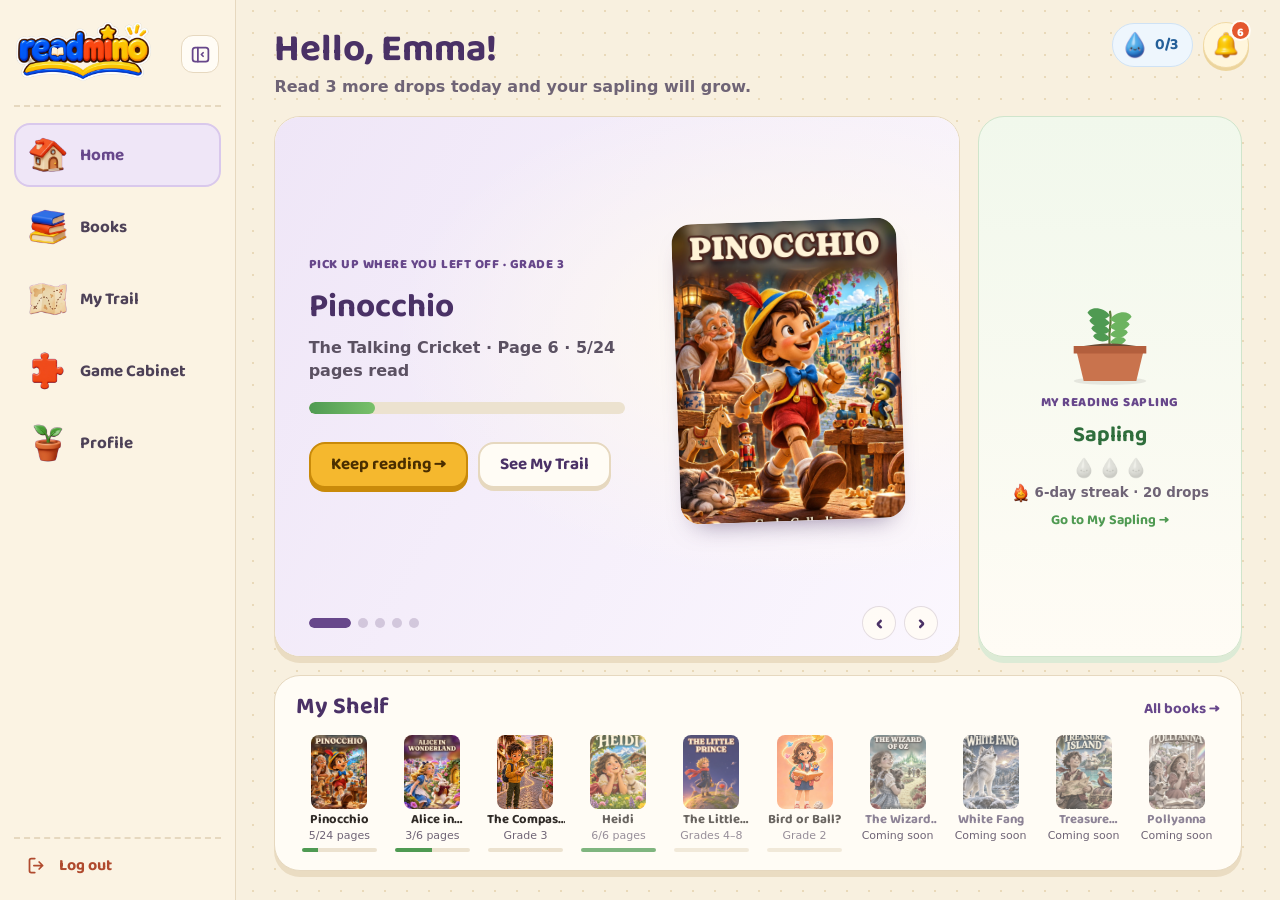
==== ogrenci/index.html @ ed1baeef "Readmino ogrenci area: English version of Okumino ogrenci Co-Authored-By: Claude Opus 5.5 <noreply@a" ====
<!doctype html>
<html lang="en"><head>
<meta charset="utf-8"><meta name="viewport" content="width=device-width,initial-scale=1"><meta name="theme-color" content="#fcf6ea">
<title>My reading room · Readmino</title><link rel="icon" href="../readmino_icon.png">
<link rel="stylesheet" href="stil.css"></head>
<body>
<nav id="menu" aria-label="Student menu">
 <div class="marka"><a href="#ana" aria-label="Readmino home"><img src="../readmino_logo.webp" alt="Readmino"></a>
  <button type="button" class="menuDugme" aria-controls="menu" aria-expanded="true" aria-label="Collapse menu"><svg viewBox="0 0 24 24" aria-hidden="true"><rect x="3" y="4" width="18" height="16" rx="3"/><path d="M9 4v16M15 10l-2 2 2 2"/></svg></button></div>
 <a href="#ana" title="Home"><img src="../mobil/assets/ikon/ev.png" alt=""><span>Home</span></a>
 <a href="#kitaplar" title="Books"><img src="../mobil/assets/ikon/kitaplar.png" alt=""><span>Books</span></a>
 <a href="#patika" title="My Trail"><img src="../mobil/assets/ikon/harita.png" alt=""><span>My Trail</span></a>
 <a href="#oyunlar" title="Game Cabinet"><img src="../mobil/assets/ikon/yapboz.png" alt=""><span>Game Cabinet</span></a>
 <a href="#profil" title="Profile"><img src="../mobil/assets/ikon/fidan.png" alt=""><span>Profile</span></a>
 <button type="button" class="cikis" data-cikis title="Log out"><svg viewBox="0 0 24 24" aria-hidden="true"><path d="M10 4H6a2 2 0 0 0-2 2v12a2 2 0 0 0 2 2h4M15 8l4 4-4 4M19 12H9"/></svg><span>Log out</span></button>
</nav>
<div id="ust">
 <a class="damlaRozet" href="#profil" title="Your drops today"><img src="../mobil/assets/ikon/damla.png" alt=""><b id="damlaSayi">0/3</b></a>
 <button type="button" class="zil" aria-haspopup="dialog" aria-expanded="false" aria-label="Notifications"><img src="../mobil/assets/ikon/zil.png" alt=""><i id="zilSayi" hidden></i></button>
 <section class="bildirimKutu" role="dialog" aria-label="Notifications" hidden></section>
</div>
<main id="ekran" tabindex="-1"></main>
<div class="tost" role="status" aria-live="polite"></div>
<script src="../mobil/kitaplar.js"></script><script src="../mobil/gunluk.js"></script><script src="veri/kitaplar_ek.js"></script><script src="veri/duraklar.js"></script><script src="veri/oyun_icerik.js"></script>
<script src="js/fidan.js"></script><script src="js/oyunlar.js"></script><script src="js/uygulama.js"></script>
</body></html>
---- ogrenci/stil.css ----
/* Okumino öğrenci alanı. Palet mobil uygulamadan: krem kâğıt, mor vurgu, altın düğme,
   damla mavisi, yaprak yeşili. Başlıklar Baloo. Masaüstünde her ekran kaydırmadan sığar. */
@font-face{font-family:Baloo;src:url(../mobil/assets/Baloo2.ttf);font-display:swap}
:root{--krem:#f8f0df;--kagit:#fffcf5;--cizgi:#e6d8bf;--mor:#67478b;--mor-k:#4a3166;--mor-a:#efe6f7;--altin:#f5b82e;--altin-k:#c98a0a;--yaprak:#4f9a52;--damla:#3d8fd6;--murekkep:#302b27;--gri:#6f6476;--baslik:Baloo,'Trebuchet MS',system-ui,sans-serif;color:var(--murekkep);font:16px/1.45 system-ui,'Segoe UI',sans-serif}
*{box-sizing:border-box}
body{margin:0;height:100dvh;display:grid;grid-template-columns:236px minmax(0,1fr);background:var(--krem) radial-gradient(#e9d9b9 1.1px,transparent 1.2px) 0 0/22px 22px;transition:grid-template-columns .2s}
a{color:inherit;text-decoration:none}button,input,select{font:inherit;color:inherit}button{cursor:pointer}
h1,h2,h3,p{margin:0}h1,h2,h3{font-family:var(--baslik);font-weight:700;line-height:1.1;color:var(--mor-k)}
h1{font-size:clamp(28px,min(3vw,5.6vh),46px)}h2{font-size:clamp(19px,2.6vh,25px)}
:focus-visible{outline:3px solid var(--altin-k);outline-offset:2px;border-radius:8px}
.ik{width:26px;height:26px;object-fit:contain;flex:none}

/* menü */
#menu{height:100dvh;position:sticky;top:0;display:flex;flex-direction:column;gap:clamp(2px,.9vh,8px);padding:clamp(12px,2.4vh,22px) 14px 16px;background:#fbf3e3;border-right:1px solid var(--cizgi);overflow:hidden}
.marka{display:flex;align-items:center;justify-content:space-between;gap:8px;padding:0 2px clamp(10px,2vh,18px);margin-bottom:clamp(2px,1vh,8px);border-bottom:2px dashed var(--cizgi)}
.marka img{width:clamp(108px,15vh,140px);height:auto}
.menuDugme{display:grid;place-items:center;width:38px;height:38px;flex:none;padding:0;border:1px solid var(--cizgi);border-radius:12px;background:var(--kagit);color:var(--mor)}
.menuDugme svg,.cikis svg{width:21px;height:21px;fill:none;stroke:currentColor;stroke-width:2;stroke-linecap:round;stroke-linejoin:round}.dar .menuDugme svg{transform:scaleX(-1)}
#menu>a{display:flex;align-items:center;gap:12px;padding:clamp(6px,1.2vh,10px) 12px;border-radius:16px;font:700 17px var(--baslik);color:#4d4157;border:2px solid transparent}
#menu>a img{width:clamp(32px,5vh,40px);height:clamp(32px,5vh,40px);object-fit:contain;transition:transform .15s}
#menu>a:hover{background:#f3e9d6}#menu>a:hover img{transform:translateY(-2px) rotate(-4deg)}
#menu>a[aria-current]{background:var(--mor-a);border-color:#d9c8ec;color:var(--mor)}
.cikis{margin-top:auto;display:flex;align-items:center;gap:12px;padding:14px 12px 6px;border:0;border-top:2px dashed var(--cizgi);background:none;font:700 16px var(--baslik);color:#b04a2e}
.dar{grid-template-columns:84px minmax(0,1fr)}.dar #menu{padding-inline:10px}.dar .marka{flex-direction:column}.dar .marka img{width:58px}
.dar #menu>a,.dar .cikis{justify-content:center;padding-inline:0}.dar #menu>a span,.dar .cikis span{display:none}

/* sağ üst: damla + zil */
#ust{position:fixed;top:clamp(12px,2.4vh,22px);right:clamp(14px,2.4vw,34px);z-index:20;display:flex;align-items:center;gap:10px}
.damlaRozet{display:flex;align-items:center;gap:6px;height:44px;padding:0 14px 0 8px;border:1px solid #cfe2f5;border-radius:22px;background:#eef6fd;font:800 16px var(--baslik);color:#245f99}
.damlaRozet img{width:28px;height:28px;object-fit:contain}.damlaRozet.tamam{background:#e7f5e6;border-color:#bcdcb9;color:#2f6e3c}
.zil{position:relative;display:grid;place-items:center;width:46px;height:46px;padding:0;border:1px solid #f0d9a4;border-radius:50%;background:#fff6dc;box-shadow:0 3px 0 #ecd49c}
.zil img{width:28px;height:28px;object-fit:contain}.zil[aria-expanded=true]{background:#ffeab0}
.zil:hover img{animation:salla .5s}@keyframes salla{25%{transform:rotate(-14deg)}75%{transform:rotate(12deg)}}
#zilSayi{position:absolute;top:-3px;right:-3px;min-width:21px;height:21px;padding:0 5px;border-radius:11px;background:#e4572e;color:#fff;font:800 12px/21px var(--baslik);font-style:normal;border:2px solid var(--kagit)}
.bildirimKutu{position:absolute;top:56px;right:0;width:min(380px,90vw);max-height:min(560px,80vh);overflow:auto;padding:14px;border:1px solid var(--cizgi);border-radius:20px;background:var(--kagit);box-shadow:0 18px 40px -18px #4a316680}
.bildirimKutu header{display:flex;align-items:center;justify-content:space-between;margin-bottom:8px}.bildirimKutu ul{list-style:none;margin:0;padding:0;display:grid;gap:6px}
.bildirimKutu a{display:flex;gap:10px;align-items:flex-start;padding:10px;border-radius:14px}.bildirimKutu a:hover{background:#f6efe1}
.bildirimKutu a .ik{width:34px;height:34px}.bildirimKutu b,.bildirimKutu small,.bildirimKutu em{display:block}.bildirimKutu small{color:var(--gri);font-size:14px}.bildirimKutu em{font-style:normal;font-size:12px;color:#a08f72;margin-top:2px}
.bildirimKutu li.yeni a{background:#f4ecfb}.bildirimKutu li.yeni b:after{content:"";display:inline-block;width:8px;height:8px;margin-left:6px;border-radius:50%;background:#e4572e;vertical-align:middle}
.bildirimKutu .not{font-size:12px;color:#a08f72;text-align:center;margin-top:8px}
.metinDugme{border:0;background:none;padding:6px 4px;color:var(--mor);font-weight:700;text-decoration:underline;text-underline-offset:3px}

/* ekran */
#ekran{height:100dvh;min-height:0;display:flex;flex-direction:column;gap:clamp(10px,2vh,18px);padding:clamp(16px,3.2vh,34px) clamp(18px,3vw,44px);width:min(100%,1440px);margin-inline:auto;outline:0}
.bas{display:flex;align-items:flex-end;justify-content:space-between;gap:16px;padding-right:150px;min-height:46px}
.alt{color:var(--gri);font-weight:600;margin-top:4px}.ust{font:800 13px var(--baslik);letter-spacing:.04em;text-transform:uppercase;color:var(--mor);margin-bottom:4px}
.geri{display:inline-block;font:700 16px var(--baslik);color:var(--mor);padding:6px 12px;border-radius:12px;background:var(--mor-a)}
.dugme{display:inline-flex;align-items:center;justify-content:center;gap:6px;min-height:46px;padding:0 20px;border:2px solid var(--cizgi);border-radius:16px;background:var(--kagit);font:700 17px var(--baslik);color:var(--mor-k);box-shadow:0 3px 0 var(--cizgi);transition:transform .12s}
.dugme:hover{transform:translateY(-2px)}.dugme:active{transform:translateY(2px);box-shadow:none}
.dugme.ana{background:var(--altin);border-color:var(--altin-k);color:#4a2e00;box-shadow:0 4px 0 var(--altin-k)}
.dugme.kirmizi{background:#d9603f;border-color:#a8432a;color:#fff;box-shadow:0 4px 0 #8a3420}.dugme.pasif{opacity:.4;pointer-events:none}
.dugmeler{display:flex;gap:10px;flex-wrap:wrap;margin-top:clamp(8px,1.6vh,14px)}
.cubuk{height:12px;border-radius:8px;background:#ece2cf;overflow:hidden;margin:clamp(6px,1.2vh,10px) 0 4px}.cubuk i{display:block;height:100%;border-radius:inherit;background:linear-gradient(90deg,var(--yaprak),#78c06a)}
.mini{display:block;height:7px;border-radius:5px;background:#ece2cf;overflow:hidden}.mini i{display:block;height:100%;background:var(--yaprak);border-radius:inherit}
.bolumBas{display:flex;align-items:baseline;justify-content:space-between;gap:10px}.bolumBas a{font:700 15px var(--baslik);color:var(--mor)}.bolumBas small{color:var(--gri)}
.kart,.devam,.fidanKart,.raf,.gununOyunu,.kitapDetay,.okuyucu,.patika,.oyunAlan,.fidanBuyuk,.hafta,.hesap,.kutlama{border:1px solid var(--cizgi);border-radius:26px;background:var(--kagit);box-shadow:0 6px 0 #eadcc2}

/* ana sayfa */
.anaIzgara{flex:1;min-height:0;display:grid;grid-template-columns:minmax(0,2.1fr) minmax(250px,1fr);grid-template-rows:minmax(0,1fr) auto;gap:clamp(12px,2vh,20px)}
.devam{position:relative;display:grid;grid-template-columns:auto minmax(0,1fr);gap:clamp(16px,2vw,30px);align-items:center;padding:clamp(16px,2.6vh,28px);overflow:hidden;background:linear-gradient(120deg,#fffcf5 40%,#f4ecfb)}
.devam{grid-template-rows:minmax(0,1fr)}.devamKapak{height:100%;min-height:0;display:flex;align-items:center}.devamKapak img{height:min(100%,330px);aspect-ratio:3/4;object-fit:cover;border-radius:18px;box-shadow:0 10px 24px -10px #4a316690;transform:rotate(-2deg)}
.devamMetin h2{font-size:clamp(28px,min(3vw,5vh),44px)}.devamMetin>p:not(.ust){color:var(--gri);font-weight:600;margin-top:6px}.devamMetin small{color:var(--gri)}
.minoKose{position:absolute;right:clamp(8px,1.4vw,22px);bottom:0;height:clamp(90px,22vh,190px);pointer-events:none}
.fidanKart{grid-row:1/span 2;grid-column:2;display:flex;flex-direction:column;align-items:center;justify-content:space-between;text-align:center;padding:clamp(14px,2.4vh,24px);background:linear-gradient(180deg,#eef8ec,#fffcf5 60%)}
.fidanCizim{flex:1;min-height:0;width:100%;display:grid;place-items:center}.fidanCizim svg{height:100%;max-height:min(260px,32vh);width:auto}
.bugun{display:flex;align-items:center;gap:10px;font:700 15px var(--baslik);color:var(--gri);margin-top:8px}.damlalar{display:flex;gap:4px}.damlalar img{width:30px;height:30px;filter:grayscale(1) opacity(.35)}.damlalar img.dolu{filter:none}
.seri{display:flex;align-items:center;gap:6px;font:700 15px var(--baslik);color:#b4541a;margin-top:6px}
.raf{display:flex;flex-direction:column;gap:10px;padding:clamp(12px,2vh,18px) clamp(14px,1.6vw,22px);min-width:0;grid-column:1;display:none}
.anaIzgara{grid-template-rows:minmax(0,1fr) auto}
.anaIzgara .raf{display:flex}
.rafSira{display:grid;grid-template-columns:repeat(6,minmax(0,1fr));gap:12px}
.rafKitap{position:relative;display:grid;grid-template-columns:auto minmax(0,1fr);align-items:center;gap:8px;padding:6px;border-radius:14px}.rafKitap:hover{background:#f6efe1}
.rafKitap img{width:clamp(38px,6vh,50px);aspect-ratio:3/4;object-fit:cover;border-radius:8px}.rafKitap b{display:block;font:700 14px/1.15 var(--baslik);overflow:hidden;text-overflow:ellipsis;display:-webkit-box;-webkit-line-clamp:2;-webkit-box-orient:vertical}.rafKitap small{font-size:12px;color:var(--gri)}
.rafKitap i{position:absolute;left:6px;right:6px;bottom:0;height:4px;border-radius:3px;background:linear-gradient(90deg,var(--yaprak) var(--p),#ece2cf var(--p))}
.gununOyunu{display:none}

/* kitaplar */
.cipler{display:flex;gap:8px;flex-wrap:wrap}.cipler button,.cipler a{display:inline-flex;align-items:center;gap:8px;min-height:42px;padding:0 16px;border:2px solid var(--cizgi);border-radius:14px;background:var(--kagit);font:700 16px var(--baslik);color:#5b4d66;box-shadow:0 3px 0 var(--cizgi)}
.cipler [aria-pressed=true]{background:var(--mor);border-color:var(--mor-k);color:#fff;box-shadow:0 3px 0 var(--mor-k)}
/* Kapaklar 4:5 kartlar; satır ekranı doldurmaz (ince uzun kapak görüntüsü olmasın). */
.kitapIzgara{list-style:none;margin:0;padding:0;min-height:0;overflow-y:auto;display:grid;grid-template-columns:repeat(auto-fill,minmax(min(190px,42vw),1fr));align-content:start;gap:clamp(14px,2.4vh,24px)}
.kitapKart{height:100%;display:flex;flex-direction:column;gap:4px;min-height:0;transition:transform .15s}.kitapKart:hover{transform:translateY(-4px)}
.kapak{position:relative;flex:none;aspect-ratio:4/5;border-radius:16px;overflow:hidden;box-shadow:0 8px 16px -10px #4a316690;background:#efe4cf}.kapak img{width:100%;height:100%;object-fit:cover;object-position:top}
.kitapKart b{font:700 17px/1.15 var(--baslik);color:var(--mor-k);white-space:nowrap;overflow:hidden;text-overflow:ellipsis}.kitapKart small{color:var(--gri);font-size:13px;white-space:nowrap;overflow:hidden;text-overflow:ellipsis}
.kapak em{position:absolute;top:10px;left:10px;padding:2px 10px;border-radius:10px;background:var(--kagit);font:800 12px var(--baslik);font-style:normal;color:var(--mor)}
.yeniEtiket{background:var(--altin)!important;color:#4a2e00!important}
.yakinda .kapak img{filter:grayscale(.7) brightness(1.05);opacity:.7}.yakinda b{color:#8d8396}

/* kitap detayı */
.kitapDetay{flex:1;min-height:0;display:grid;grid-template-columns:auto minmax(0,1fr);gap:clamp(20px,3vw,44px);padding:clamp(18px,3vh,32px);align-items:center}
.buyukKapak{height:100%;max-height:calc(100dvh - 220px);aspect-ratio:3/4;object-fit:cover;border-radius:22px;box-shadow:0 14px 30px -14px #4a3166a0}
.detayMetin{display:flex;flex-direction:column;gap:6px}.detayMetin h1{font-size:clamp(30px,min(3.4vw,6vh),52px)}.aciklama{font-size:17px;color:#4d4552;max-width:60ch}.aciklama small{display:block;color:var(--gri);margin-top:6px;font-size:14px}
.detayMetin>h2{margin-top:clamp(8px,2vh,18px)}
.oyunCip{display:flex;flex-wrap:wrap;gap:8px}.oyunCip a{display:inline-flex;align-items:center;gap:8px;padding:6px 14px 6px 8px;border-radius:14px;background:#f4ecfb;font:700 15px var(--baslik);color:var(--mor-k)}.oyunCip a:hover{background:#e9dcf6}

/* okuyucu */
.okuAraclar{display:flex;gap:6px}.okuAraclar button{width:46px;height:42px;border:2px solid var(--cizgi);border-radius:12px;background:var(--kagit);font:800 16px var(--baslik);color:var(--mor-k)}
.okuyucu{flex:1;min-height:0;display:grid;grid-template-columns:minmax(0,1.05fr) minmax(0,1fr);overflow:hidden}
.sayfaResim{min-height:0;background:#efe4cf}.sayfaResim img{width:100%;height:100%;object-fit:cover}
.sayfaMetin{min-height:0;display:flex;flex-direction:column;padding:clamp(18px,3vh,36px) clamp(20px,2.6vw,44px)}
.metin{flex:1;min-height:0;overflow:auto;font-size:calc(clamp(16px,min(1.35vw,2.5vh),21px) + var(--yazi)*2px);line-height:1.62;color:#342b38;margin-top:clamp(8px,1.6vh,14px)}
.metin p{margin:0 0 .35em}
.sayfaAlt{display:flex;align-items:center;justify-content:space-between;gap:10px;padding-top:12px;border-top:2px dashed var(--cizgi)}
.noktalar{display:flex;flex-wrap:wrap;justify-content:center;gap:5px;max-width:45%}.noktalar i{width:9px;height:9px;border-radius:50%;background:#e5dac6}.noktalar i.ok{background:#b8dcb3}.noktalar i.su{background:var(--mor);transform:scale(1.3)}
.kutlama{flex:1;display:flex;flex-direction:column;align-items:center;justify-content:center;gap:12px;text-align:center;padding:24px}.kutlama img{height:clamp(120px,24vh,200px)}.kutlama p{color:var(--gri);font-size:18px}

/* patika */
.patikaKitaplar{display:flex;gap:10px}.patikaKitaplar a{display:block;width:clamp(40px,6.5vh,54px);aspect-ratio:3/4;border-radius:10px;overflow:hidden;border:3px solid transparent;opacity:.65;transition:.15s}
.patikaKitaplar a img{width:100%;height:100%;object-fit:cover}.patikaKitaplar a[aria-selected=true]{border-color:var(--altin);opacity:1;transform:translateY(-3px)}.patikaKitaplar a:hover{opacity:1}
.patika{flex:1;min-height:0;display:flex;flex-direction:column;padding:clamp(14px,2.4vh,24px) clamp(18px,2.4vw,30px);background:radial-gradient(ellipse at 10% 100%,#e2f1d8,transparent 55%),linear-gradient(160deg,#fffcf5,#f3ecdc)}
.patikaBas{display:flex;justify-content:space-between;align-items:flex-start}.skor{padding:6px 14px;border-radius:16px;background:var(--mor);color:#fff;font:800 16px var(--baslik)}
.arazi{position:relative;flex:1;min-height:0;margin:8px 4% 12px}
.iz{position:absolute;inset:0;width:100%;height:100%}.iz path{fill:none;stroke:#d8c7a3;stroke-width:5;stroke-linecap:round;stroke-dasharray:1 12;vector-effect:non-scaling-stroke}
.durak{position:absolute;left:var(--x);top:var(--y);transform:translate(-50%,-50%);display:flex;flex-direction:column;align-items:center;width:clamp(110px,12vw,150px);text-align:center}
.dugumDaire{display:grid;place-items:center;width:clamp(54px,9vh,74px);height:clamp(54px,9vh,74px);border-radius:50%;background:#e8e0d0;color:#9c8f80;font:800 clamp(20px,3.4vh,28px) var(--baslik);box-shadow:0 6px 0 #c9bca4;border:4px solid #fffcf5}
.durak.bitti .dugumDaire{background:var(--yaprak);color:#fff;box-shadow:0 6px 0 #2f6e3c}
.durak.aktif .dugumDaire{background:var(--mor);color:#fff;box-shadow:0 6px 0 var(--mor-k),0 0 0 8px #d9c8ec;animation:nabiz 1.6s infinite}@keyframes nabiz{50%{box-shadow:0 6px 0 var(--mor-k),0 0 0 14px #d9c8ec80}}
.durak a.dugumDaire:hover{transform:translateY(-3px)}.durak.sandik .dugumDaire{background:#fbe7b8;box-shadow:0 6px 0 #d8b66b}.durak.sandik .ik{width:62%;height:62%}.durak.sandik.kilit .ik{filter:grayscale(.8)}
.etiket{margin-top:10px;font-size:13px;color:var(--gri)}.etiket b{display:block;font:700 14px/1.15 var(--baslik);color:var(--mor-k)}
.minoRehber{position:absolute;bottom:calc(100% - 6px);left:62%;height:clamp(60px,11vh,92px);animation:sek 2.4s ease-in-out infinite;pointer-events:none}@keyframes sek{50%{transform:translateY(-6px)}}
.devamSerit{display:flex;justify-content:space-between;align-items:center;min-height:52px;padding:0 22px;border-radius:18px;background:var(--mor);color:#fff;font:700 18px var(--baslik);box-shadow:0 5px 0 var(--mor-k)}.devamSerit:hover{background:#74529b}

/* oyunlar */
.oyunIzgara{list-style:none;margin:0;padding:0;flex:1;min-height:0;display:grid;grid-template-columns:repeat(3,minmax(0,1fr));grid-auto-rows:minmax(0,1fr);gap:clamp(12px,2vh,20px)}
.oyunKart{--z:#f4ecfb;--t:var(--mor);height:100%;display:flex;flex-direction:column;justify-content:space-between;gap:10px;padding:clamp(14px,2.4vh,24px);border:1px solid var(--cizgi);border-radius:24px;background:linear-gradient(160deg,var(--kagit) 45%,var(--z));box-shadow:0 6px 0 #eadcc2;transition:transform .15s}
.oyunKart:hover{transform:translateY(-4px)}.oyunIk{width:clamp(52px,10vh,84px);height:clamp(52px,10vh,84px);object-fit:contain}
.oyunKart b{display:block;font:700 clamp(20px,3vh,26px) var(--baslik);color:var(--t)}.oyunKart small{display:block;color:#4d4552;font-size:15px}.oyunKart em{font-style:normal;font:700 13px var(--baslik);color:var(--gri)}.oyunKart .dugme{align-self:flex-start}
.renk-mor{--z:#efe6f7;--t:#5b3d80}.renk-altin{--z:#fbeccb;--t:#8a5a12}.renk-petrol{--z:#dcf0f5;--t:#0e6e8c}.renk-mavi{--z:#e0ebfa;--t:#1f5fae}.renk-turuncu{--z:#ffe5d0;--t:#b4541a}
.oyunBaslik{display:flex;align-items:center;gap:10px;margin-top:8px}.oyunBaslik .ik{width:44px;height:44px}
.kitapCip a{padding-left:6px}.kitapCip img{width:28px;height:36px;object-fit:cover;border-radius:6px}
.oyunAlan{--z:#efe6f7;flex:1;min-height:0;display:flex;flex-direction:column;align-items:center;justify-content:center;gap:clamp(10px,2vh,18px);padding:clamp(16px,3vh,32px);background:linear-gradient(170deg,var(--kagit) 40%,var(--z));overflow:auto}
.ilerleme{display:flex;gap:6px}.ilerleme i{width:30px;height:8px;border-radius:5px;background:#e5dac6}.ilerleme i.gecti{background:var(--yaprak)}.ilerleme i.su{background:var(--mor)}
.baglam{margin:0;max-width:70ch;padding:12px 18px;border-left:5px solid var(--altin);border-radius:12px;background:#fff8e6;font-size:17px;line-height:1.6;color:#4d4552}
.soruMetni{max-width:32ch;text-align:center;font-size:clamp(22px,min(2.4vw,4.2vh),34px)}
.secenekler{display:flex;flex-wrap:wrap;justify-content:center;gap:12px;max-width:900px}
.secenek{min-height:56px;padding:10px 24px;border:2px solid var(--cizgi);border-radius:18px;background:var(--kagit);font:700 clamp(17px,2.4vh,21px) var(--baslik);color:var(--mor-k);box-shadow:0 4px 0 var(--cizgi)}
.secenek:hover:enabled{transform:translateY(-2px);border-color:#c9b4e2}.secenek:disabled{cursor:default}
.secenek.dogru{background:#e3f3df;border-color:var(--yaprak);color:#25602f;box-shadow:0 4px 0 #9bcf93}.secenek.yanlis{background:#fde5dc;border-color:#d9603f;color:#8a3420;box-shadow:0 4px 0 #f0b6a2;animation:titre .35s}@keyframes titre{25%{translate:-6px}75%{translate:6px}}
.geriBildirim{min-height:64px;display:flex;align-items:center;justify-content:center;gap:12px;flex-wrap:wrap}.geriBildirim img{height:58px}.geriBildirim p{font:700 19px var(--baslik);color:var(--mor-k)}.ipucu{color:var(--gri);font-size:14px}
.siraListe{list-style:none;margin:0;padding:0;display:grid;grid-template-columns:repeat(2,minmax(0,1fr));gap:10px;width:min(100%,980px)}
.siraKart{width:100%;height:100%;display:flex;align-items:center;gap:12px;padding:12px 16px;text-align:left;border:2px solid var(--cizgi);border-radius:16px;background:var(--kagit);font-size:16px;box-shadow:0 3px 0 var(--cizgi)}
.siraKart b{display:grid;place-items:center;flex:none;width:34px;height:34px;border-radius:50%;border:2px dashed #cbb9a0;font:800 17px var(--baslik);color:var(--mor)}
.siraKart.secili{background:#f4ecfb;border-color:#c9b4e2}.siraKart.secili b{border:0;background:var(--mor);color:#fff}
.siraKart.dogru{background:#e3f3df;border-color:var(--yaprak)}.siraKart.dogru b{background:var(--yaprak)}.siraKart.yanlis{background:#fde5dc;border-color:#d9603f}.siraKart.yanlis b{background:#d9603f}
.sonuc{display:flex;flex-direction:column;align-items:center;gap:8px;text-align:center}.sonuc img{height:clamp(90px,18vh,150px)}.sonuc .buyukSayi{font:800 clamp(44px,8vh,72px)/1 var(--baslik);color:var(--mor)}.buyukSayi small{font-size:.45em;color:var(--gri)}.sonuc>p{color:var(--gri);font-size:17px;max-width:46ch}

/* profil */
.profilBas{display:flex;align-items:center;gap:14px}.avatarSimdi{width:clamp(52px,8.5vh,72px);height:clamp(52px,8.5vh,72px);object-fit:contain;padding:6px;border-radius:50%;background:#fff1cf;border:3px solid #f0d58e}
.sekmeler{display:flex;gap:8px}.sekmeler a{display:inline-flex;align-items:center;gap:8px;padding:6px 16px 6px 10px;border:2px solid var(--cizgi);border-radius:16px;background:var(--kagit);font:700 16px var(--baslik);color:#5b4d66;box-shadow:0 3px 0 var(--cizgi)}
.sekmeler a[aria-selected=true]{background:var(--mor);border-color:var(--mor-k);color:#fff;box-shadow:0 3px 0 var(--mor-k)}
.profilIzgara{flex:1;min-height:0;display:grid;grid-template-columns:minmax(0,1.2fr) minmax(0,1fr);grid-template-rows:auto minmax(0,1fr);gap:clamp(12px,2vh,18px)}
.fidanBuyuk{grid-row:1/span 2;display:grid;grid-template-columns:minmax(0,1fr) minmax(0,1fr);align-items:center;gap:20px;padding:clamp(16px,2.6vh,28px);background:linear-gradient(160deg,#eef8ec,#fffcf5 70%)}
.fidanBuyuk .fidanCizim svg{max-height:min(380px,48vh)}.fidanBuyuk h2{font-size:clamp(30px,5vh,44px)}.fidanBuyuk p{margin-top:10px;font-size:17px}.fidanBuyuk small{color:var(--gri)}
.asamalar{display:flex;gap:5px;margin-top:10px}.asamalar i{flex:1;height:10px;border-radius:6px;background:#e3dccd}.asamalar i.on{background:var(--yaprak)}
.sayilar{display:grid;grid-template-columns:repeat(2,minmax(0,1fr));gap:12px}.sayilar div{display:flex;flex-direction:column;align-items:center;gap:2px;padding:clamp(8px,1.6vh,14px);border:1px solid var(--cizgi);border-radius:20px;background:var(--kagit);box-shadow:0 4px 0 #eadcc2}
.sayilar .ik{width:34px;height:34px}.sayilar b{font:800 clamp(24px,4vh,32px)/1 var(--baslik);color:var(--mor)}.sayilar small{color:var(--gri);font-size:13px}
.hafta{display:flex;flex-direction:column;padding:clamp(12px,2vh,18px) clamp(14px,1.6vw,22px);min-height:0}
.cubuklar{position:relative;flex:1;min-height:90px;display:grid;grid-template-columns:repeat(7,1fr);gap:8px;align-items:end;margin-top:10px}
.cubuklar div{height:100%;display:flex;flex-direction:column;align-items:center;justify-content:flex-end;gap:4px}.cubuklar span{font:700 12px var(--baslik);color:var(--gri)}
.cubuklar i{width:70%;max-width:34px;height:calc(var(--h) * .7);border-radius:8px 8px 4px 4px;background:#cfe2f5}.cubuklar i.hedef{background:var(--damla)}.cubuklar small{font-size:12px;color:var(--gri)}.bugunSutun small{color:var(--mor);font-weight:800}
.hedefCizgi{position:absolute;left:0;right:0;bottom:calc(var(--h) * .7 + 20px);border-top:2px dashed var(--altin-k)}
.rozetBas{display:flex;justify-content:space-between;align-items:baseline}.rozetBas span{color:var(--gri);font-weight:700}
.rozetIzgara{list-style:none;margin:0;padding:0;flex:1;min-height:0;display:grid;grid-template-columns:repeat(3,minmax(0,1fr));grid-auto-rows:minmax(0,1fr);gap:clamp(10px,1.6vh,14px)}
.rozetIzgara li{display:grid;grid-template-columns:auto minmax(0,1fr) auto;grid-template-rows:auto auto auto;column-gap:14px;align-items:center;align-content:center;padding:10px 16px;border:2px dashed #d9cbb2;border-radius:20px;background:#fbf6ec;min-height:0}
.rozetIk{grid-row:1/span 3;width:clamp(42px,8vh,62px);height:clamp(42px,8vh,62px);object-fit:contain;filter:grayscale(1) opacity(.45)}
.rozetIzgara b{font:700 17px var(--baslik);color:#8d8396}.rozetIzgara small{grid-column:2/span 2;color:var(--gri);font-size:13px}.rozetIzgara .mini{grid-column:2}.rozetIzgara em{font-style:normal;font:700 12px var(--baslik);color:var(--gri)}
.rozetIzgara li.on{border:2px solid #e9c56d;background:linear-gradient(150deg,#fff9e3,#fbeccb);box-shadow:0 4px 0 #e6cf93}.rozetIzgara li.on .rozetIk{filter:none}.rozetIzgara li.on b{color:#7a4f0a}
.hesap{padding:clamp(14px,2.4vh,24px) clamp(18px,2.4vw,30px);display:flex;flex-direction:column;gap:clamp(10px,1.8vh,16px)}
.bolmeSec{display:flex;border-bottom:2px solid var(--cizgi)}.bolmeSec button{flex:1;padding:10px;border:0;background:none;font:700 17px var(--baslik);color:var(--gri);border-bottom:4px solid transparent;margin-bottom:-2px}.bolmeSec [aria-selected=true]{color:var(--mor);border-bottom-color:var(--altin)}
.hesap form{display:grid;grid-template-columns:auto minmax(0,1fr);gap:14px 30px;align-items:start}.hesap form>.formAlt,.hesap form>.ipucu{grid-column:1/-1}.hesap form:not(:has(.avatarSec))>*{grid-column:1/-1}
.avatarSec{border:0;margin:0;padding:0}.avatarSec legend{font:700 18px var(--baslik);color:var(--mor-k);padding:0;margin-bottom:8px}.avatarSec div{display:grid;grid-template-columns:repeat(3,auto);gap:10px}
.avatarSec label{position:relative;cursor:pointer}.avatarSec input{position:absolute;inset:0;opacity:0;margin:0;cursor:pointer}
.avatarSec img{display:block;width:clamp(50px,8vh,64px);height:clamp(50px,8vh,64px);object-fit:contain;padding:6px;border-radius:50%;background:#fff1cf;border:3px solid #f0d58e;transition:transform .15s}
.avatarSec label:hover img{transform:translateY(-2px)}.avatarSec input:checked+img{border-color:var(--mor);box-shadow:0 0 0 4px #d9c8ec;background:#f4ecfb}.avatarSec input:focus-visible+img{outline:3px solid var(--altin-k)}
.alanlar{display:grid;grid-template-columns:repeat(2,minmax(0,1fr));gap:12px}.alan.genis{grid-column:1/-1}
.alan{display:grid;gap:1px;padding:7px 14px;border:2px solid var(--cizgi);border-radius:16px;background:#fffdf8}.alan:focus-within{border-color:#c9b4e2;box-shadow:0 0 0 3px #efe6f7}
.alan span{font-size:12px;font-weight:700;color:var(--gri)}.alan input{border:0;background:none;padding:2px 0;font-weight:700;width:100%;outline:0}
.alan.kilitli{background:#f3ecdf;border-style:dashed}.alan.kilitli input{color:var(--gri)}
.formAlt{display:flex;justify-content:space-between;align-items:center}.formNot{font-weight:700;color:#2f6e3c}.formNot:empty{display:none}.formNot.kotu{color:#a8432a}
.cikisKutu{width:min(420px,92vw);padding:24px;border:1px solid var(--cizgi);border-radius:26px;background:var(--kagit);text-align:center}.cikisKutu[open]{display:grid;justify-items:center;gap:10px}
.cikisKutu::backdrop{background:#4a316680}.cikisKutu img{height:90px}.cikisKutu p{color:var(--gri)}.cikisKutu .formAlt{width:100%;margin-top:6px}

/* tost */
.tost{position:fixed;left:50%;bottom:26px;z-index:30;display:flex;align-items:center;gap:10px;padding:10px 20px 10px 12px;border-radius:20px;background:var(--mor-k);color:#fff;font:700 16px var(--baslik);box-shadow:0 12px 30px -12px #000a;opacity:0;transform:translate(-50%,20px);pointer-events:none}
.tost .ik{width:30px;height:30px}.tost span{font-weight:500;opacity:.85}.tost.goster{animation:tost 2.6s ease both}@keyframes tost{10%,85%{opacity:1;transform:translate(-50%,0)}100%{opacity:0;transform:translate(-50%,10px)}}

@media(max-width:1200px){.rafSira{grid-template-columns:repeat(3,minmax(0,1fr))}}@media(max-width:960px){.oyunIzgara{grid-template-columns:repeat(2,minmax(0,1fr))}}
@media(max-height:700px) and (min-width:861px){.minoKose{display:none}.aciklama small{display:none}.siraKart{padding:8px 12px;font-size:15px}}
@media(prefers-reduced-motion:reduce){*{animation:none!important;transition:none!important}}

/* dar ekran: menü üstte, sayfa kayar */
@media(max-width:860px){
 body{display:block;height:auto}
 #menu{position:sticky;top:0;z-index:15;height:auto;flex-direction:row;justify-content:space-around;align-items:center;gap:0;padding:6px 4px;border-right:0;border-bottom:1px solid var(--cizgi)}
 .marka,.cikis{display:none}#menu>a{flex-direction:column;gap:0;padding:4px 6px;font-size:12px}#menu>a img{width:30px;height:30px}
 #ust{position:static;justify-content:flex-end;padding:10px 14px 0}.bildirimKutu{right:-4px}
 #ekran{height:auto;padding:12px 14px 30px}.bas{padding-right:0}
 .anaIzgara,.profilIzgara,.okuyucu,.kitapDetay,.fidanBuyuk{display:flex;flex-direction:column}
 .devam{grid-template-columns:1fr}.devamKapak img{height:200px}.fidanCizim svg{max-height:200px}.rafSira{grid-template-columns:repeat(2,1fr)}
 .kitapIzgara,.oyunIzgara,.rozetIzgara{grid-template-columns:repeat(2,minmax(0,1fr));grid-auto-rows:auto}
 .sayfaResim img{max-height:280px}.metin{overflow:visible}.buyukKapak{max-height:320px;align-self:center}
 .patika{min-height:520px}.siraListe,.alanlar,.hesap form{grid-template-columns:1fr}.dar{grid-template-columns:none}
}

/* okuma fidanı (mobil/oyun.css'ten) */
.plant-svg{display:block;overflow:visible}.plant-svg .shadow{fill:#00000014}.plant-svg .pot{fill:#c9734d}.plant-svg .pot-rim{fill:#b35f3d}.plant-svg .soil{fill:#6b4a34}.plant-svg .seed{fill:#8a5a36}
.plant-svg .sprout{fill:none;stroke:var(--yaprak);stroke-width:3;stroke-linecap:round}.plant-svg .stem{fill:none;stroke:#5d7f3a;stroke-linecap:round}
.plant-svg .leaf{fill:var(--yaprak);transform-box:fill-box;transform-origin:left center;animation:yaprak .6s calc(var(--i)*60ms) both}.plant-svg .leaf:nth-of-type(even){fill:#6cb35f}
.plant-svg .crown circle{fill:#4f9a52}.plant-svg .crown circle:nth-child(2n){fill:#5ead57}.plant-svg .bloom{fill:#ffd0e0;stroke:#f39bbb;stroke-width:1.5}.plant-svg .fruit{fill:#ef6b3b;stroke:#c24a20;stroke-width:1}
.plant-svg .bloom,.plant-svg .fruit{transform-box:fill-box;transform-origin:center;animation:cic .5s calc(.4s + var(--i)*90ms) both}
@keyframes yaprak{from{transform:scale(0)}}@keyframes cic{from{transform:scale(0)}60%{transform:scale(1.25)}}
.rafKitap{grid-template-columns:none;justify-items:center;text-align:center;gap:4px;padding:4px 4px 8px}.rafKitap img{width:clamp(40px,7vh,56px)}.rafKitap span{min-width:0;max-width:100%}.rafKitap b{-webkit-line-clamp:1;font-size:13px}.rafKitap small{display:block;font-size:11px}

/* demo sınıf seçimi (canlıda kaldırılacak) */
.sinifSec{margin-top:auto;display:grid;gap:4px;padding:12px 4px 10px;border-top:2px dashed var(--cizgi);font:700 13px var(--baslik);color:var(--gri)}.sinifSec em{font-style:normal;font-size:11px;padding:1px 7px;border-radius:8px;background:#fff1cf;color:#8a5a12;margin-left:4px}
.sinifSec select{width:100%;padding:8px 10px;border:2px solid var(--cizgi);border-radius:12px;background:var(--kagit);font:700 15px var(--baslik);color:var(--mor-k)}
.dar .sinifSec span{display:none}.dar .sinifSec{padding-inline:0}.dar .sinifSec select{padding:6px 0;font-size:12px;text-align:center;text-align-last:center;appearance:none}
.digerSinif{opacity:.72}.sinifEtiket{left:auto!important;right:10px;background:#efe6f7!important}
.adimSerit{display:flex;align-items:center;flex-wrap:wrap;gap:6px}.adimSerit span{display:inline-flex;align-items:center;gap:6px;padding:6px 12px 6px 6px;border-radius:14px;background:#f6efe1}.adimSerit b{font:700 15px var(--baslik);color:var(--mor-k)}.adimSerit small{color:var(--gri);font-size:12px}.adimSerit>i{font-style:normal;color:#c9b79a;font-size:20px}

/* patika: durak şeridi + durak paneli (ana sitedeki durak örneği gibi) */
.patikaUst{display:flex;align-items:center;gap:16px}.patikaKimlik b{display:block;font:700 18px var(--baslik);color:var(--mor-k)}.patikaKimlik small{color:var(--gri)}
.durakSerit{list-style:none;margin:0;padding:clamp(20px,3.4vh,30px) 8px 0;display:flex;align-items:flex-start;justify-content:space-between;position:relative}
.durakSerit:before{content:"";position:absolute;left:40px;right:40px;top:calc(clamp(20px,3.4vh,30px) + clamp(22px,3.6vh,30px));border-top:4px dashed #e3cfa9;z-index:0}
.durakSerit li{position:relative;z-index:1;display:flex;flex-direction:column;align-items:center;gap:4px;min-width:0}
.durakSerit a{display:grid;place-items:center;width:clamp(44px,7.2vh,60px);height:clamp(44px,7.2vh,60px);border-radius:50%;background:#fff8ec;border:3px solid #ecd9b6;color:#a08f72;font:800 clamp(18px,3vh,24px) var(--baslik)}
.durakSerit a svg{width:44%;height:44%;fill:none;stroke:currentColor;stroke-width:2}.durakSerit small{font:700 13px var(--baslik);color:var(--gri)}
.durakSerit .acik a{background:#fff1cf;border-color:var(--altin);color:#7a4f0a}.durakSerit .bitti a{background:var(--yaprak);border-color:#3c7f40;color:#fff}
.durakSerit .secili a{transform:scale(1.22);background:var(--altin);border-color:#fbe2a0;color:#4a2e00;box-shadow:0 0 0 7px #fbe7b8}.durakSerit .secili.bitti a{background:var(--yaprak);color:#fff;box-shadow:0 0 0 7px #d6ecd2}.durakSerit .secili small{color:var(--mor-k);margin-top:6px}
.durakSerit .final a{background:#4a3166;border-color:#6d5290}.durakSerit .final .ik{width:58%;height:58%}.durakSerit .final.kilit .ik{filter:grayscale(.7) opacity(.7)}
.buradasin{position:absolute;bottom:calc(100% + 8px);white-space:nowrap;padding:2px 10px;border-radius:9px;background:var(--mor-k);color:#fff;font:700 12px var(--baslik)}.buradasin:after{content:"";position:absolute;top:100%;left:calc(50% - 5px);border:5px solid transparent;border-top-color:var(--mor-k)}
.durakPanel{flex:1;min-height:0;display:flex;flex-direction:column;gap:clamp(8px,1.6vh,14px);padding:clamp(14px,2.4vh,22px) clamp(16px,2vw,26px);border-radius:26px;background:#f6e6cf;position:relative}
.durakBas{display:flex;align-items:center;justify-content:space-between;gap:12px}.durakBas h2{color:#a8432a}.durakBas h2 span{font-family:'Segoe Script','Comic Sans MS',var(--baslik);font-weight:600;color:var(--mor-k);font-size:.85em}
.durakTamam{padding:8px 16px;border-radius:14px;background:#e3f3df;color:#25602f;font:800 16px var(--baslik)}
.adimKartlar{list-style:none;margin:0;padding:0;flex:1;min-height:0;display:grid;grid-template-columns:repeat(5,minmax(0,1fr));gap:clamp(8px,1vw,14px)}
.adimKartlar li{position:relative;display:flex;flex-direction:column;align-items:center;gap:6px;text-align:center;padding:clamp(10px,1.8vh,16px) 12px;border-radius:22px;background:var(--kagit);min-height:0;overflow:hidden}
.adimNo{position:absolute;top:10px;left:12px;display:grid;place-items:center;width:34px;height:34px;border-radius:50%;border:3px solid var(--altin);font:800 16px var(--baslik);color:#a8432a;background:var(--kagit)}
.adimKartlar li>em{position:absolute;top:16px;left:54px;font-style:normal;font-family:'Segoe Script','Comic Sans MS',var(--baslik);font-size:13px;color:#a8432a}
.adimIk{width:clamp(48px,9vh,84px);height:clamp(48px,9vh,84px);object-fit:contain;margin-top:clamp(28px,4vh,36px)}.adimKartlar b{font:700 clamp(17px,2.4vh,20px) var(--baslik);color:var(--mor-k)}
.adimKartlar small{font-size:13px;color:#5d5262;line-height:1.35;overflow:hidden;display:-webkit-box;-webkit-line-clamp:4;-webkit-box-orient:vertical}
.oynaDugme{padding:3px 12px;border-radius:10px;background:#4a3166;color:#fff;font:700 14px var(--baslik)}.oynaDugme:hover{background:var(--mor)}
.adimKartlar li.bitti{background:#eef8ec}.adimKartlar li.bitti .adimNo{background:var(--yaprak);border-color:var(--yaprak);color:#fff}.adimKartlar li.bitti .oynaDugme{background:#7fae7b}
.adimKartlar li.sirada{box-shadow:0 0 0 3px var(--altin)}.adimKartlar li.sirada .adimNo{background:var(--altin);color:#4a2e00}

/* durak adımları ve oyunlar */
.faz{font:700 15px var(--baslik);color:#a8432a;margin-left:6px}
.adimIlerleme{display:flex;gap:6px;flex-wrap:wrap}.adimIlerleme span{padding:4px 12px;border-radius:12px;background:#efe6d6;font:700 13px var(--baslik);color:var(--gri)}.adimIlerleme .bitti{background:#e3f3df;color:#25602f}.adimIlerleme .su{background:var(--mor);color:#fff}
.secenek.secildi{background:#f4ecfb;border-color:var(--mor);box-shadow:0 4px 0 #c9b4e2}
.tahminSonuc{padding:8px 16px;border-radius:14px;background:#fff3d6;color:#7a4f0a;font-weight:600}
.eslestir{display:grid;grid-template-columns:auto minmax(0,1fr);gap:16px 40px;width:min(100%,860px)}.eslestir>div{display:grid;gap:10px}.eslestir .secenek{width:100%;text-align:left}
.kelimeD{font-size:20px!important}.anlamD{font:600 16px system-ui!important}
.yazAlani{width:min(100%,760px)}.yazAlani textarea{width:100%;padding:14px 16px;border:2px solid var(--cizgi);border-radius:18px;background:#fffdf8;font:500 18px/1.5 system-ui;resize:none;outline:0}.yazAlani textarea:focus{border-color:#c9b4e2;box-shadow:0 0 0 3px #efe6f7}
.gizli{position:absolute;width:1px;height:1px;overflow:hidden;clip:rect(0 0 0 0)}.kisa{color:#a8432a;font-weight:700;width:100%;text-align:center}
.renk-yesil{--z:#dff1e5;--t:#23744f}
.baglam.buyuk{font-size:clamp(18px,2.6vh,22px);line-height:1.6;max-width:62ch}.baglam mark{background:#fde7a3;border-radius:6px;padding:0 4px;font-weight:700}
.ipucuMetni{display:block;font:500 14px system-ui;color:var(--gri);margin-top:4px}
.yonergeKart{display:flex;align-items:center;gap:12px;max-width:60ch;padding:12px 20px;border-radius:18px;background:#fff8e6;border:2px solid #f0d58e;font:700 clamp(18px,2.6vh,22px) var(--baslik);color:var(--mor-k)}.yonergeKart .ik{width:40px;height:40px}
.raf3{display:grid;grid-template-columns:repeat(3,clamp(70px,13vh,110px));gap:10px;padding:14px;border-radius:22px;background:linear-gradient(#d9b27c,#c99a62);box-shadow:inset 0 -6px 0 #a87a45}
.raf3 button{display:grid;place-items:center;aspect-ratio:1;border:0;border-radius:16px;background:#fff8ec;box-shadow:0 4px 0 #b98a55;transition:transform .12s}.raf3 button:hover:enabled{transform:translateY(-3px)}.raf3 img{width:72%;height:72%;object-fit:contain}
.raf3 .dogru{background:#e3f3df;box-shadow:0 0 0 4px var(--yaprak)}.raf3 .yanlis{background:#fde5dc;animation:titre .35s}
.yolBas{font:800 13px var(--baslik);letter-spacing:.05em;text-transform:uppercase;color:var(--t)}
.yolMetin{display:flex;align-items:center;gap:14px;max-width:62ch;padding:18px 22px;border-radius:20px;background:var(--kagit);border:2px solid var(--cizgi);font-size:clamp(18px,2.6vh,22px);line-height:1.6}
.yolMetin img{height:70px}.yolMetin.yanlisYol{background:#fff3d6;border-color:#f0d58e}.yolMetin.son{background:#e3f3df;border-color:#9bcf93}
.yolSecim{flex-direction:column;align-items:stretch;width:min(100%,560px)}
@media(max-width:1200px){.adimKartlar small{-webkit-line-clamp:2}}
@media(max-width:860px){.adimKartlar{grid-template-columns:repeat(2,minmax(0,1fr))}.durakSerit{overflow-x:auto;gap:14px;justify-content:flex-start}.durakSerit:before{display:none}.eslestir{grid-template-columns:1fr}}

/* patika v3: aşağı doğru uzanan yol (Talent Cup patikası gibi) */
.patikaKimlik{display:grid;gap:2px;min-width:220px}.patikaKimlik .cubuk{margin:4px 0 0;height:8px}
.patikaDikey{position:relative;flex:1;min-height:0;overflow-y:auto;overflow-x:hidden;padding:24px clamp(10px,3vw,40px) 40px;border:1px solid var(--cizgi);border-radius:26px;background:radial-gradient(ellipse at 12% 100%,#e2f1d8,transparent 50%),linear-gradient(180deg,#fffcf5,#f3ecdc);box-shadow:0 6px 0 #eadcc2;scroll-behavior:smooth}
.dikeyIz{position:absolute;left:0;top:0;pointer-events:none;overflow:visible}.dikeyIz path{fill:none;stroke:#dcc49b;stroke-width:5;stroke-linecap:round;stroke-dasharray:2 14}
.durakListe{position:relative;list-style:none;margin:0 auto;padding:0;display:flex;flex-direction:column;gap:clamp(18px,3.4vh,34px);width:min(100%,900px)}
.durakSatir{display:flex;align-items:center;gap:clamp(14px,2vw,28px);padding-left:4%}.durakSatir.sag{flex-direction:row-reverse;padding-left:0;padding-right:4%}
.dugumKutu{position:relative;flex:none;display:grid;place-items:center;width:clamp(70px,11vh,96px)}
.dugum{display:grid;place-items:center;width:clamp(62px,10vh,86px);height:clamp(62px,10vh,86px);border-radius:50%;background:#e8e0d0;border:5px solid #fffcf5;color:#9c8f80;font:800 clamp(24px,4vh,34px) var(--baslik);box-shadow:0 7px 0 #c9bca4;transition:transform .15s}
.dugum svg{width:40%;height:40%;fill:none;stroke:currentColor;stroke-width:2}a.dugum:hover{transform:translateY(-3px)}
.durakSatir.acik .dugum{background:var(--mor);color:#fff;box-shadow:0 7px 0 var(--mor-k),0 0 0 9px #d9c8ec;animation:nabiz 1.6s infinite}
.durakSatir.bitti .dugum{background:var(--yaprak);color:#fff;box-shadow:0 7px 0 #2f6e3c}
.durakSatir.final .dugum{background:#fbe7b8;box-shadow:0 7px 0 #d8b66b}.durakSatir.final .ik{width:62%;height:62%}.durakSatir.final.kilit .ik{filter:grayscale(.8)}
.dugumKutu .buradasin{bottom:calc(100% + 6px)}.dugumKutu .minoRehber{position:absolute;left:auto;right:calc(100% - 6px);bottom:10px;height:clamp(64px,11vh,96px)}.sag .dugumKutu .minoRehber{right:auto;left:calc(100% - 6px)}
.durakKart{flex:1;max-width:600px;display:flex;flex-direction:column;gap:8px;padding:clamp(12px,2vh,18px) clamp(14px,1.6vw,20px);border:1px solid var(--cizgi);border-radius:22px;background:var(--kagit);box-shadow:0 5px 0 #eadcc2}
.durakKart h3{font-size:clamp(18px,2.6vh,22px)}.durakKart>small{color:var(--gri)}
.kilit .durakKart{opacity:.55;background:#f7f2e8}.acik .durakKart{border-color:#c9b4e2;box-shadow:0 5px 0 #d9c8ec}.bitti .durakKart{background:#f4faf2}
.adimCipler{list-style:none;margin:0;padding:0;display:grid;grid-template-columns:repeat(5,minmax(0,1fr));gap:6px}
.adimCipler a{height:100%;display:flex;flex-direction:column;align-items:center;gap:2px;padding:6px 4px;border-radius:14px;background:#f6efe1;text-align:center}
.adimCipler .ik{width:clamp(26px,4.4vh,36px);height:clamp(26px,4.4vh,36px)}.adimCipler b{display:block;font:700 13px/1.1 var(--baslik);color:var(--mor-k)}.adimCipler small{display:block;font-size:11px;color:var(--gri)}
.adimCipler a[href]:hover{background:#efe4cf}.adimCipler .bitti a{background:#e3f3df}.adimCipler .bitti small{color:#2f6e3c}.adimCipler .sirada a{background:#fff1cf;box-shadow:0 0 0 2px var(--altin)}
.dugme.kucuk{min-height:38px;padding:0 14px;font-size:15px;align-self:flex-start}
.odak .durakKart{outline:3px solid var(--altin);outline-offset:3px}
@media(max-width:860px){.patikaDikey{max-height:none;overflow:visible}.durakSatir,.durakSatir.sag{flex-direction:column;padding:0}.adimCipler{grid-template-columns:repeat(3,minmax(0,1fr))}.dugumKutu .minoRehber{display:none}}

/* patika v4: önceki sürümün adım daireleri, yukarıdan aşağı */
.adimYolu{position:relative;list-style:none;margin:0 auto;padding:30px 0 10px;display:flex;flex-direction:column;align-items:center;gap:clamp(34px,6vh,58px);width:min(100%,640px)}
.adimDurak{position:relative;display:flex;align-items:center;transform:translateX(calc(var(--dx) * clamp(70px,9vw,130px)))}
.adimDurak .durakEtiket{position:absolute;left:calc(100% + 16px);top:50%;transform:translateY(-50%);width:max-content;max-width:230px;display:grid;gap:2px}
.adimDurak.solEtiket .durakEtiket{left:auto;right:calc(100% + 16px);text-align:right;justify-items:end}
.durakEtiket b{font:700 17px/1.15 var(--baslik);color:var(--mor-k)}.durakEtiket small{font-size:13px;color:var(--gri)}
.adimNokta{display:flex;gap:4px;margin-top:3px}.adimNokta i{width:12px;height:12px;border-radius:50%;background:#e5dac6;border:2px solid #fffcf5}.adimNokta i.on{background:var(--yaprak)}
.adimDurak.acik .dugum{background:var(--mor);color:#fff;box-shadow:0 7px 0 var(--mor-k),0 0 0 9px #d9c8ec;animation:nabiz 1.6s infinite}
.adimDurak.bitti .dugum{background:var(--yaprak);color:#fff;box-shadow:0 7px 0 #2f6e3c}.adimDurak.kilit .durakEtiket{opacity:.6}
.adimDurak.final .dugum{background:#fbe7b8;box-shadow:0 7px 0 #d8b66b}.adimDurak.final .ik{width:62%;height:62%}.adimDurak.final.kilit .ik{filter:grayscale(.8)}
.adimDurak .buradasin{bottom:calc(100% + 10px);left:50%;transform:translateX(-50%)}.adimDurak .buradasin:after{left:calc(50% - 5px)}
.adimDurak .minoRehber{position:absolute;right:calc(100% + 10px);bottom:-6px;height:clamp(70px,12vh,100px);animation:sek 2.4s ease-in-out infinite}
.adimDurak.solEtiket .minoRehber{right:auto;left:calc(100% + 14px);bottom:calc(100% - 20px)}
.adimDurak.odak .dugum{outline:4px solid var(--altin);outline-offset:6px}
.adimRehber{position:absolute;top:22px;right:22px;display:grid;gap:6px;padding:12px 14px;border:1px solid var(--cizgi);border-radius:18px;background:#fffcf5e6;font:700 14px var(--baslik);color:var(--mor-k)}
.adimRehber span{display:flex;align-items:center;gap:8px}.adimRehber .ik{width:28px;height:28px}.adimRehber small{margin-left:auto;padding-left:10px;font:600 12px var(--baslik);color:#a8432a}
@media(max-width:1200px){.adimRehber{display:none}}
@media(max-width:860px){.adimDurak{transform:translateX(calc(var(--dx) * 40px))}.adimDurak .minoRehber{display:none}.adimDurak .durakEtiket{max-width:150px}}

/* patika v5: örnek patika görünümü (koyu başlık şeridi, kalın 3D adımlar, sağda özet) */
.patikaGovde{flex:1;min-height:0;display:grid;grid-template-columns:minmax(0,1fr) 250px;gap:18px;align-items:start}
.patikaGovde .patikaDikey{height:100%;padding-top:0}
.patikaSerit{position:sticky;top:0;z-index:3;display:flex;align-items:center;gap:14px;margin:16px auto 0;width:min(100%,720px);padding:12px 18px;border-radius:18px;background:linear-gradient(110deg,#4a3166,#67478b 60%,#7b58a6);color:#fff;box-shadow:0 5px 0 #2f1f44}
.patikaSerit img{width:40px;height:52px;object-fit:cover;border-radius:8px;border:2px solid #fff6}.patikaSerit p{font:800 11px var(--baslik);letter-spacing:.08em;text-transform:uppercase;opacity:.8}.patikaSerit h2{color:#fff;font-size:22px}
.adimYolu{padding-top:44px}
.dugum{width:clamp(70px,11vh,92px);height:clamp(70px,11vh,92px);border:0;box-shadow:0 9px 0 #cdbb9c;background:#f0e3cd;color:#b49c7c}
.adimDurak.kilit .dugum svg{width:36%;height:36%}
.adimDurak.bitti .dugum{background:linear-gradient(#ffd23f,#f5b82e);color:#7a4f0a;box-shadow:0 9px 0 #c98a0a;font-size:clamp(30px,5vh,40px)}
.adimDurak.acik .dugum{background:linear-gradient(#8a64b8,#67478b);color:#fff;box-shadow:0 9px 0 #3d2757;animation:none}
.adimDurak.acik .dugum:after{content:"";position:absolute;inset:-12px;border-radius:50%;border:4px solid #d9c8ec;animation:nabizHalka 1.8s infinite}
@keyframes nabizHalka{50%{transform:scale(1.08);opacity:.4}}
.adimDurak .dugum{position:relative}
.basla{position:absolute;bottom:calc(100% + 16px);left:50%;transform:translateX(-50%);padding:5px 14px;border-radius:12px;background:#fff;border:2px solid #efe4d2;color:#e0782a;font:800 14px var(--baslik);letter-spacing:.04em;box-shadow:0 3px 0 #efe4d2;z-index:2}
.basla:after{content:"";position:absolute;top:100%;left:calc(50% - 7px);border:7px solid transparent;border-top-color:#fff}
.adimDurak .minoRehber{right:calc(100% + 18px);bottom:-4px}.adimDurak.solEtiket .minoRehber{left:calc(100% + 18px);right:auto;bottom:-4px}
.dikeyIz path{stroke:#e2cfae;stroke-width:9;stroke-dasharray:0 22}
.adimDurak.odak .dugum{outline:0}
.adimRehber{display:none}
.patikaOzet{display:grid;gap:12px;padding:16px;border:1px solid var(--cizgi);border-radius:22px;background:var(--kagit);box-shadow:0 6px 0 #eadcc2}
.ozetUst{display:flex;align-items:center;gap:12px}.ozetUst b{display:block;font:800 20px var(--baslik);color:var(--mor-k)}.ozetUst small{color:var(--gri)}
.halka{display:grid;place-items:center;width:58px;height:58px;border-radius:50%;background:conic-gradient(#e0782a calc(var(--p)*1%),#f3e6d3 0)}.halka b{display:grid;place-items:center;width:44px;height:44px;border-radius:50%;background:var(--kagit);font:800 13px var(--baslik)!important}
.ozetSatir{display:flex;align-items:center;gap:8px;padding:8px 10px;border-radius:14px;background:#eef6fd;color:#245f99;font-size:14px}.ozetSatir .ik{width:24px;height:24px}
.patikaOzet .dugme{width:100%}.ozetNot{text-align:center;color:var(--gri);margin-top:-6px}
.ozetRehber{display:grid;gap:6px;padding-top:10px;border-top:2px dashed var(--cizgi);font:700 14px var(--baslik);color:var(--mor-k)}.ozetRehber span{display:flex;align-items:center;gap:8px}.ozetRehber .ik{width:26px;height:26px}.ozetRehber small{margin-left:auto;font:600 12px var(--baslik);color:#a8432a}
@media(max-width:1100px){.patikaGovde{grid-template-columns:1fr}.patikaOzet{display:none}}
.adimDurak .minoRehber{left:auto!important;right:calc(100% + 18px)!important;bottom:-4px}.adimDurak.solEtiket .minoRehber{right:auto!important;left:calc(100% + 18px)!important}
.adimYolu{padding-top:78px}

/* ===== Patikam v6: Bilgin patika sistemi, Okumino renkleriyle ===== */
#ekran[data-sayfa=patika]{overflow-y:auto;height:100dvh}
.hBas{display:grid;justify-items:start;gap:10px;padding-right:150px}
.etiketCip{padding:4px 12px;border-radius:12px;background:#ffe5d0;color:#b4541a;font:800 13px var(--baslik)}
.hBaslik{display:flex;align-items:center;gap:16px}.hBaslik img{width:56px;height:72px;object-fit:cover;border-radius:12px;box-shadow:0 4px 0 #e0cfae}.hBaslik h1{font-size:clamp(32px,4.4vw,54px)}
.hCipler{display:flex;flex-wrap:wrap;align-items:center;gap:8px}.hCipler>span{padding:4px 12px;border-radius:12px;font:700 13px var(--baslik)}
.hCipler .c1{background:#ffe5d0;color:#b4541a}.hCipler .c2{background:#fff;color:var(--mor-k)}.hCipler .c3{background:#e0ebfa;color:#1f5fae}.hCipler .c4{background:#dff1e5;color:#23744f}
.hKitapSec{display:flex;gap:6px;margin-left:10px;padding:0!important}.hKitapSec img{width:30px;height:40px;object-fit:cover;border-radius:6px;opacity:.75;transition:.15s}.hKitapSec a:hover img{opacity:1;transform:translateY(-2px)}
.hGovde{display:grid;grid-template-columns:minmax(0,1fr) 220px;gap:28px;align-items:start;padding-bottom:30px}
.hHarita{border-radius:30px;background:#fffcf5 radial-gradient(#eadfcb 1px,transparent 1.2px) 0 0/18px 18px;padding:24px 24px 30px;box-shadow:0 10px 30px -18px #4a316655}
.hSerit{margin:0 auto;width:min(100%,720px);padding:16px 24px;border-radius:20px;background:linear-gradient(100deg,#3b2556,#67478b 70%,#7b58a6);color:#fff;box-shadow:0 6px 0 #2a1a3e}
.hSerit p{font:800 12px var(--baslik);letter-spacing:.08em;text-transform:uppercase;opacity:.8}.hSerit h2{color:#fff;font-size:20px}
.hAlan{position:relative}.hIz{position:absolute;left:0;top:0;pointer-events:none}.hIz path{fill:none;stroke:#e6d6bb;stroke-width:12;stroke-linecap:round;stroke-dasharray:0 26}
.hAlan ol{position:relative;list-style:none;margin:0;padding:70px 0 10px;display:flex;flex-direction:column;align-items:center;gap:46px}
.hDugum{position:relative;display:flex;flex-direction:column;align-items:center;transform:translateX(calc(var(--k) * clamp(80px,10vw,150px)))}
.hDugum>a{display:grid;place-items:center;width:104px;height:104px;border-radius:50%;background:#f1e3cc;color:#b39a7d;box-shadow:0 10px 0 #dcc7a6;transition:transform .15s}
.hDugum>a svg{width:34%;height:34%;fill:none;stroke:currentColor;stroke-width:2.4;stroke-linecap:round;stroke-linejoin:round}.hDugum>a[href]:hover{transform:translateY(-3px)}
.hDugum.bitti>a{background:linear-gradient(#ffd23f,#f5b82e);color:#7a4f0a;box-shadow:0 10px 0 #c98a0a}.hDugum.bitti>a svg{stroke-width:3.2}
.hDugum.acik>a{background:linear-gradient(#ffa25c,#f07d32);color:#3b2410;box-shadow:0 10px 0 #b9541c}.hDugum.acik>a:before{content:"";position:absolute;inset:-14px;border-radius:50%;border:5px solid #ffe0c0;animation:nabizHalka 1.8s infinite}
.hDugum.acik>a{position:relative}.dugumIk{width:52%!important;height:52%!important}
.hDugum.final>a{background:#f1e3cc}.hDugum.final.kilit .dugumIk{filter:grayscale(.9) opacity(.6)}.hDugum.final.bitti>a{background:linear-gradient(#ffd23f,#f5b82e)}.hDugum small{margin-top:16px;font:700 15px var(--baslik);color:var(--gri)}
.hDugum .basla{position:absolute;bottom:calc(100% + 26px);left:50%;transform:translateX(-50%);padding:6px 16px;border-radius:12px;background:#fff;border:2px solid #f3e6d3;color:#f07d32;font:800 16px var(--baslik);letter-spacing:.05em;box-shadow:0 3px 0 #f3e6d3;white-space:nowrap;z-index:2}
.hOzet{position:sticky;top:20px;display:grid;gap:12px;padding:16px;border-radius:24px;background:var(--kagit);box-shadow:0 10px 30px -18px #4a316655}
.ozetSatir span{font-size:13px;color:var(--gri)}.dugme.turuncu{background:#f07d32;border-color:#c9621f;color:#fff;box-shadow:0 4px 0 #b9541c}

/* durak oynatıcısı: tam ekran */
.tamEkran{grid-template-columns:0 minmax(0,1fr)!important}.tamEkran #menu,.tamEkran #ust{display:none}
.tamEkran #ekran{width:100%;max-width:none;padding:0;height:100dvh}
.oyna{position:relative;height:100%;display:flex;flex-direction:column;background:#fbf4e6}
.oyUst{display:flex;align-items:center;gap:14px;padding:10px 18px;background:#efe3f8;border-bottom:1px solid #e0d1ee}
.oyKapat{display:grid;place-items:center;width:42px;height:42px;border:1px solid var(--cizgi);border-radius:12px;background:#fff;font:700 18px var(--baslik);color:var(--mor-k);cursor:pointer}
.oyCip{padding:6px 12px;border-radius:12px;background:#fff6dc;font:700 14px var(--baslik);color:var(--mor-k)}.oyCip i{font-style:normal;color:var(--altin)}
.oyNoktalar{display:flex;gap:8px;list-style:none;margin:0;padding:0}.oyNoktalar a{display:grid;place-items:center;width:36px;height:36px;border-radius:50%;background:#e8dfd0;color:#7c7086;font:800 15px var(--baslik);box-shadow:0 3px 0 #cfc3ad}
.oyNoktalar a.bitti{background:var(--yaprak);color:#fff;box-shadow:0 3px 0 #2f6e3c}.oyNoktalar a.su{background:#f07d32;color:#fff;box-shadow:0 3px 0 #b9541c,0 0 0 4px #ffd9b8}
.oyBaslik{margin-left:auto;display:grid;gap:4px;min-width:min(420px,40vw)}.oyBaslik>div{display:flex;align-items:center;gap:8px}.oyBaslik b{font:700 15px var(--baslik);color:var(--mor-k);white-space:nowrap;overflow:hidden;text-overflow:ellipsis}
.oyRozet{padding:2px 10px;border-radius:10px;background:#ffe5d0;color:#b4541a;font:700 12px var(--baslik);white-space:nowrap}.oyDamla{display:inline-flex;align-items:center;gap:4px;padding:2px 10px;border-radius:10px;background:#e0ebfa;color:#1f5fae;font:700 12px var(--baslik);white-space:nowrap}.oyDamla .ik{width:16px;height:16px}
.oyCubuk{height:8px;border-radius:5px;background:#e5dac6;overflow:hidden}.oyCubuk i{display:block;height:100%;background:#f07d32;border-radius:inherit}.oyBaslik small{justify-self:end;font:700 12px var(--baslik);color:var(--gri)}
.oyYolculuk{display:flex;align-items:center;gap:8px;padding:8px 16px;border:1px solid var(--cizgi);border-radius:16px;background:#fff;font:700 15px var(--baslik);color:var(--mor-k);cursor:pointer}.oyYolculuk .ik{width:24px;height:24px}
.oyGovde{flex:1;min-height:0;display:flex;flex-direction:column;gap:12px;padding:16px 20px 20px}
.oySekme{align-self:flex-start;display:flex;gap:4px;padding:5px;border-radius:16px;background:#fff8ec}.oySekme button{padding:8px 18px;border:0;border-radius:12px;background:none;font:700 15px var(--baslik);color:var(--mor-k);cursor:pointer}.oySekme [aria-selected=true]{background:#f07d32;color:#fff}
.oyIcerik,.oyIpucu{flex:1;min-height:0;display:flex}.oyIcerik[hidden],.oyIpucu[hidden]{display:none}
.oyKart{flex:1;display:flex;flex-direction:column;align-items:center;justify-content:center;gap:16px;padding:24px;border-radius:24px;background:#fffcf5;box-shadow:0 6px 0 #eadcc2;overflow:auto}
.okuyucu.gomulu{flex:1;height:100%}.okuUst{display:flex;justify-content:space-between;align-items:center}.okuUst .okuAraclar button{width:42px;height:36px}
.ipucuKart{flex:1;display:flex;gap:16px;align-items:flex-start;padding:28px;border-radius:24px;background:#fff8e6;border:2px dashed #f0d58e;font-size:18px;line-height:1.6}.ipucuKart>.ik{width:56px;height:56px}.ipucuKart ul{margin:8px 0;padding-left:20px}.ipucuKart li{margin-bottom:6px}
.yolculuk{position:absolute;top:0;right:0;bottom:0;z-index:12;width:min(400px,92vw);display:flex;flex-direction:column;gap:14px;padding:20px;background:#fffcf5;box-shadow:-20px 0 40px -20px #4a316680;overflow:auto}.yolculuk[hidden]{display:none}
.yPerde{position:absolute;inset:0;z-index:11;background:#4a316640;backdrop-filter:blur(3px)}.yPerde[hidden]{display:none}
.yBas{display:flex;justify-content:space-between;align-items:flex-start;gap:10px}.yBas h2{font-size:20px}.yIlerleme{display:flex;align-items:center;gap:10px}.yIlerleme .cubuk{flex:1;margin:0}.yIlerleme small{color:var(--gri);font-weight:700}
.yListe{list-style:none;margin:0;padding:0;display:grid;gap:6px;border-top:1px solid var(--cizgi);padding-top:12px}
.yListe>li{border-radius:16px;padding:8px}.yListe>li.su{background:#fff0e2}.ySatir{display:flex;align-items:center;gap:12px}.ySatir>span:nth-child(2){flex:1;min-width:0}.ySatir b{display:block;font:700 15px var(--baslik);color:var(--mor-k)}.ySatir small{color:var(--gri);font-size:12px}.ySatir>a{font-size:20px;color:var(--mor)}
.yNo{display:grid;place-items:center;width:38px;height:38px;border-radius:50%;background:#f1e3cc;color:#b39a7d;font:800 16px var(--baslik);flex:none}.yNo svg{width:50%;fill:none;stroke:currentColor;stroke-width:2.4}
.yListe .bitti .yNo{background:linear-gradient(#ffd23f,#f5b82e);color:#7a4f0a}.yListe .su .yNo{background:#f07d32;color:#fff}.yListe .kilit b{color:#a99db1}
.yAdimlar{list-style:none;margin:8px 0 4px 18px;padding:0 0 0 14px;border-left:2px solid #f3d8bd;display:grid;gap:4px}.yAdimlar a{display:flex;align-items:center;gap:10px;padding:6px 10px;border-radius:12px;font:600 14px var(--baslik);color:var(--mor-k)}
.yAdimlar span{display:grid;place-items:center;width:22px;height:22px;border-radius:50%;background:#f1e3cc;font:800 12px var(--baslik)}.yAdimlar em{margin-left:auto;font-style:normal;font-size:11px;color:#a8432a}
.yAdimlar .su a{background:#fff;color:#f07d32;box-shadow:0 2px 0 #f3e6d3}.yAdimlar .su span{background:#f07d32;color:#fff}.yAdimlar .bitti span{background:var(--yaprak);color:#fff}
.yDon{margin-top:auto;text-align:center;padding:14px;border-top:1px solid var(--cizgi);font:700 17px var(--baslik);color:#f07d32}
@media(max-width:1100px){.hGovde{grid-template-columns:1fr}.hOzet{position:static}.oyBaslik{min-width:0}}
@media(max-width:860px){.hDugum{transform:translateX(calc(var(--k) * 50px))}.oyUst{flex-wrap:wrap}.oyBaslik{margin-left:0;width:100%}}
.tamEkran #ekran{grid-column:1/-1}.oyIcerik>*{flex:1;min-width:0}.oyIpucu>*{flex:1}.oyUst{flex-wrap:nowrap}.oyBaslik{flex:1;max-width:620px}

/* patika: diğer kitaplar, küçük çocuklar için büyük kapaklar */
.hKitapSec{display:flex;align-items:flex-end;gap:14px;margin:4px 0 0!important;padding:0!important}
.hKitapSec>span{align-self:center;font:700 14px var(--baslik);color:var(--gri);margin-right:4px}
.hKitapSec a{display:grid;justify-items:center;gap:6px;width:96px;text-align:center}
.hKitapSec img{width:84px!important;height:112px!important;object-fit:cover;border-radius:12px!important;opacity:1!important;box-shadow:0 5px 0 #e0cfae;border:3px solid #fff;transition:transform .15s}
.hKitapSec a:hover img{transform:translateY(-4px) rotate(-2deg)}
.hKitapSec b{font:700 13px/1.15 var(--baslik);color:var(--mor-k)}
.hKitapSec{align-items:flex-start}.hKitapSec>span{align-self:center}.hBaslik img{width:84px;height:112px;border-radius:14px;border:3px solid #fff}

/* Patikam v7: BİLGİN web Patikam kartı gibi sade (tek kart, kaydırma yok) */
#ekran[data-sayfa=patika]{overflow:hidden}
.izKitapSec{align-self:center;padding:8px 14px;border:1px solid var(--cizgi);border-radius:14px;background:var(--kagit);font:700 15px var(--baslik);color:var(--mor-k);box-shadow:0 3px 0 var(--cizgi)}
.izKart{flex:1;min-height:0;display:flex;flex-direction:column;padding:clamp(14px,2.4vh,22px) clamp(18px,2.4vw,30px);border:1px solid #d9cba9;border-radius:26px;background:radial-gradient(ellipse at 6% 92%,#e4f0d4 1%,transparent 42%),linear-gradient(150deg,#fffdf4,#f4ecdb);box-shadow:0 6px 0 #eadcc2}
.izBaslik{display:flex;justify-content:space-between;align-items:flex-start;gap:12px}.izBaslik h2{font-size:clamp(24px,3.6vh,32px)}.izIpucu{font-size:14px;color:var(--gri);margin-top:3px}
.izSkor{flex:none;padding:6px 14px;border-radius:18px;background:var(--mor);color:#fff;font:800 16px var(--baslik)}
.izArazi{position:relative;flex:1;min-height:0;width:100%;max-width:620px;align-self:center;margin:6px 0 10px;--dot:clamp(46px,8vh,64px)}
.izYol{position:absolute;inset:0;width:100%;height:100%;pointer-events:none}.izYol path{fill:none;stroke:#d6c29b;stroke-width:4;stroke-linecap:round;stroke-dasharray:1 10;vector-effect:non-scaling-stroke}
.izDurak{position:absolute;left:var(--x);top:var(--y);width:var(--dot);height:var(--dot);transform:translate(-50%,-50%)}
.izDugum{position:relative;width:100%;height:100%;display:grid;place-items:center;border-radius:50%;border:3px solid #fffcf0;background:#e6ded0;color:#9c8f80;box-shadow:0 5px 0 #c4b69c;font:800 calc(var(--dot)*.42) var(--baslik)}
.izDugum svg{width:40%;height:40%;fill:none;stroke:currentColor;stroke-width:2.2;stroke-linecap:round}
.izDurak.acik .izDugum{background:var(--mor);color:#fff;box-shadow:0 5px 0 var(--mor-k),0 0 0 6px #ddcdee}
.izDurak.bitti .izDugum{background:var(--yaprak);color:#fff;box-shadow:0 5px 0 #2f6e3c}
.izDurak.final .izDugum{background:#f6e7c6;box-shadow:0 5px 0 #d2b780}.izDurak.final .ik{width:64%;height:64%}.izDurak.final.kilit .ik{filter:grayscale(.85);opacity:.7}.izDurak.final.bitti .izDugum{background:#ffd27a}
a.izDugum[href]:active{transform:translateY(3px)}a.izDugum[href]:hover{filter:brightness(1.05)}
.izTik{position:absolute;bottom:-2px;right:-3px;width:22px;height:22px;display:grid;place-items:center;border-radius:50%;background:#fff;color:#2f6e3c;border:2px solid #2f6e3c;font:800 12px var(--baslik);font-style:normal}
.izEtiket{position:absolute;top:50%;transform:translateY(-50%);width:clamp(110px,22vw,190px);pointer-events:none}.dogu .izEtiket{left:calc(100% + 12px)}.bati .izEtiket{right:calc(100% + 12px);text-align:right}
.izEtiket strong,.izEtiket small{display:block}.izEtiket strong{font:700 clamp(14px,2.1vh,17px)/1.15 var(--baslik);color:var(--mor-k)}.izEtiket small{font-size:12px;color:var(--gri)}.kilit .izEtiket{opacity:.6}
.izBayrak{position:absolute;left:50%;bottom:calc(100% + 9px);transform:translateX(-50%);padding:2px 10px;border-radius:8px;background:var(--mor-k);color:#fff;font:700 12px var(--baslik);white-space:nowrap;pointer-events:none}.izBayrak:after{content:"";position:absolute;top:100%;left:calc(50% - 4px);border:4px solid transparent;border-top-color:var(--mor-k)}
.izMino{position:absolute;top:50%;transform:translateY(-50%);height:calc(var(--dot)*1.25);pointer-events:none}.dogu .izMino{right:calc(100% + 8px)}.bati .izMino{left:calc(100% + 8px)}
.izDevam{display:flex;align-items:center;justify-content:space-between;min-height:46px;padding:9px 18px;border-radius:14px;background:var(--mor-k);color:#fff;font:700 17px var(--baslik);box-shadow:0 4px 0 #2f1f44}.izDevam:hover{background:var(--mor)}
@media(max-width:860px){.izArazi{height:520px;flex:none}.iz{flex:none}}
@media(max-height:660px){.izIpucu{display:none}}

/* ana sayfa v2 (2026-11-26): canlı vitrin + küçük fidan + boydan boya raf. Vitrin öğretmen alanıyla ortak. */
.ogrAna{flex:1;min-height:0;display:grid;grid-template-columns:minmax(0,2.6fr) minmax(220px,1fr);grid-template-rows:minmax(0,1fr) auto;gap:clamp(12px,2vh,20px)}
.ogrAna .raf{display:flex;grid-column:1/-1}.ogrAna .rafSira{grid-template-columns:none;grid-auto-flow:column;grid-auto-columns:minmax(0,1fr);gap:6px}
.rafKitap.yakinda img{filter:grayscale(.7);opacity:.7}.rafKitap.yakinda b{color:#8d8396}
.vitrin{position:relative;overflow:hidden;border:1px solid var(--cizgi);border-radius:26px;background:var(--kagit);box-shadow:0 6px 0 #eadcc2;isolation:isolate}
.vSlaytlar{position:absolute;inset:0}
.vSlayt{--a:#efe6f7;--b:#fbf7fe;position:absolute;inset:0;display:grid;grid-template-columns:minmax(0,1.15fr) minmax(0,1fr);align-items:center;gap:clamp(12px,2vw,28px);padding:clamp(18px,3vh,32px) clamp(20px,2.6vw,40px) clamp(46px,7vh,58px);background:radial-gradient(ellipse at 78% 40%,#fffaf0 3%,transparent 55%),linear-gradient(120deg,var(--a),var(--b));opacity:0;transform:translateX(40px);transition:opacity .4s ease,transform .4s ease;pointer-events:none}
.vSlayt.sol{transform:translateX(-40px)}.vSlayt.on{opacity:1;transform:none;pointer-events:auto}
.vSlayt.ton-altin{--a:#fcecc6;--b:#fff7e4}.vSlayt.ton-nane{--a:#dcefe0;--b:#f3f9ef}.vSlayt.ton-petrol{--a:#d8ebf2;--b:#eff7fa}.vSlayt.ton-mandalina{--a:#ffe1c9;--b:#fff4ea}
.vMetin{display:flex;flex-direction:column;align-items:flex-start;gap:clamp(6px,1.2vh,10px)}.vMetin h2{font-size:clamp(24px,min(2.6vw,4.4vh),40px)}.vMetin>p:not(.ust){color:#5b5162;font-weight:600;max-width:46ch}
.vMetin blockquote{margin:0;display:grid;gap:10px}.vMetin blockquote p{font:700 clamp(22px,min(2.3vw,4vh),34px)/1.22 var(--baslik);color:var(--mor-k)}.vMetin blockquote footer{font-weight:700;color:var(--gri)}
.vResim{height:100%;min-height:0;display:grid;place-items:center}.vResim>img{max-width:100%;max-height:clamp(150px,32vh,300px);border-radius:20px;object-fit:cover;aspect-ratio:3/2;box-shadow:0 14px 26px -16px #4a3166aa}
.vResim.mino>img,.vResim.ikonlu>img{aspect-ratio:auto;object-fit:contain;box-shadow:none;border-radius:0;max-height:88%}.vResim.ikonlu>img{max-height:62%;filter:drop-shadow(0 14px 18px #c98a0a55)}
.vKapaklar{display:flex;justify-content:center;align-items:center;height:100%}.vKapaklar img{height:clamp(120px,22vh,220px);aspect-ratio:4/5;object-fit:cover;border-radius:16px;box-shadow:0 14px 26px -14px #4a3166aa;border:4px solid #fffcf5}
.vKapaklar img:first-child{transform:rotate(-6deg) translateX(14px)}.vKapaklar img:nth-child(2){transform:rotate(5deg) translateX(-14px) translateY(8px)}
.vNav{position:absolute;left:clamp(20px,2.6vw,40px);right:clamp(12px,1.6vw,22px);bottom:clamp(10px,1.8vh,16px);display:flex;align-items:center;gap:8px;z-index:2}
.vNoktalar{display:flex;align-items:center;gap:7px;margin-right:auto}.vNoktalar button{position:relative;width:10px;height:10px;padding:0;border:0;border-radius:6px;background:#4a316633;overflow:hidden;transition:width .3s}
.vNoktalar button[aria-selected=true]{width:42px;background:#4a316626}.vNoktalar i{position:absolute;inset:0;width:0;background:var(--mor);border-radius:inherit}.vNoktalar button[aria-selected=true] i{width:100%}
.calisiyor .vNoktalar .dolu i{width:0;animation:vDolu 4.5s linear forwards}@keyframes vDolu{to{width:100%}}
.vOk{display:grid;place-items:center;width:34px;height:34px;padding:0;border:1px solid #4a316626;border-radius:50%;background:#fffcf5d9;color:var(--mor-k);font:700 22px/1 var(--baslik)}.vOk:hover{background:#fff}
.fidanMini{display:flex;flex-direction:column;align-items:center;justify-content:center;gap:6px;padding:16px;border:1px solid #cfe5cc;border-radius:26px;background:linear-gradient(180deg,#f1f8ec,#fffcf5);box-shadow:0 6px 0 #dcebd6;text-align:center}
.fidanMini .fidanCizim{width:min(100%,150px);height:clamp(90px,16vh,150px)}.fidanMini .fidanCizim svg{width:100%;height:100%}
.fidanMini b{display:block;font:700 22px var(--baslik);color:#2f6e3c}.fidanMini .damlalar{display:flex;justify-content:center;gap:4px;margin:4px 0}.fidanMini .damlalar img{width:22px;height:22px;opacity:.28;filter:grayscale(1)}.fidanMini .damlalar img.dolu{opacity:1;filter:none}
.fidanMini small{display:flex;align-items:center;justify-content:center;gap:4px;color:var(--gri);font-weight:600}.fidanMini small .ik{width:20px;height:20px}
.fidanMini{align-self:stretch;min-height:0;overflow:hidden}.fidanMini .fidanCizim{flex:none;display:block;width:clamp(100px,16vh,150px);height:clamp(100px,16vh,150px)}.fidanMini .fidanCizim svg{display:block;width:100%;height:100%;max-height:none}.fidanMini .fidanGit{display:block;margin-top:6px;font:700 14px var(--baslik);font-style:normal;color:var(--yaprak)}.fidanMini:hover{transform:translateY(-2px)}.fidanMini{transition:transform .15s}
.vMetin .cubuk{width:min(100%,360px)}.vResim.tekKapak>img{aspect-ratio:3/4;max-height:clamp(170px,34vh,300px);transform:rotate(-2deg)}
@media(max-height:760px) and (min-width:861px){.vMetin>p:not(.ust){display:none}}
@media(max-width:1100px){.ogrAna{grid-template-columns:1fr}.vitrin{min-height:340px}.vSlayt{grid-template-columns:1fr}.vResim{display:none}.fidanMini{height:auto}.ogrAna .rafSira{grid-auto-columns:96px;overflow-x:auto;padding-bottom:6px}.ogrAna .raf{min-width:0}}

/* okuma pasaportu kitapçığı (2026-11-26, BİLGİN pasaportundan): sol mor kimlik sayfası, sağ kitap damgaları */
.pasaport{flex:1;min-height:0;display:grid;grid-template-columns:minmax(230px,.8fr) minmax(0,1.7fr);overflow:hidden;border:1px solid #c9a86a;border-radius:26px;background:#fffaf0;box-shadow:0 6px 0 #e3d2ad}
.pasSol,.pasSag{display:flex;flex-direction:column;gap:clamp(10px,1.8vh,16px);padding:clamp(14px,2.6vh,26px) clamp(16px,2vw,28px);min-height:0}
.pasSol{background:linear-gradient(160deg,#4a3166,#67478b);color:#fff;align-items:center;text-align:center;border-right:4px dashed #e9d6a8}
.pasBaslik{font:800 13px var(--baslik);letter-spacing:.08em;text-transform:uppercase;color:#f5d27a;display:flex;justify-content:center;width:100%}.pasSag .pasBaslik{justify-content:space-between;color:#8a5a12}.pasBaslik span{color:#7a6a4a;letter-spacing:0;text-transform:none}
.pasFoto{width:clamp(120px,22vh,190px);height:clamp(120px,22vh,190px);object-fit:contain;padding:12px;border-radius:28px;background:#fff6dd;border:4px solid #f5b82e;box-shadow:0 14px 28px -14px #000a}
.pasSol dl{display:grid;grid-template-columns:repeat(2,minmax(0,1fr));gap:8px;width:min(100%,340px);margin:0;text-align:center}
.pasSol dt{display:none}.pasSol dd{margin:0;display:grid;gap:2px;padding:8px 6px;border-radius:14px;background:#ffffff17;border:1px solid #ffffff26;font:700 17px var(--baslik)}
.pasSol dd:before{content:attr(data-etiket);font:600 12px system-ui,sans-serif;color:#e4d6f3}
.pasNot{font-size:14px;color:#efe6f7;margin-top:auto;max-width:34ch}.pasSol .dugme{align-self:center}
.damgalar{list-style:none;margin:0;padding:0;flex:1;min-height:0;display:grid;grid-template-columns:repeat(4,minmax(0,1fr));grid-auto-rows:minmax(0,1fr);gap:clamp(8px,1.4vh,14px);overflow:auto}
.damga{position:relative;display:grid;place-items:center;align-content:center;gap:2px;text-align:center;min-height:0;aspect-ratio:1;max-height:100%;justify-self:center;width:min(100%,170px);transform:rotate(var(--r));--c:#b0392b}
.damga svg{position:absolute;inset:0;width:100%;height:100%}.damga .dDis{fill:none;stroke:var(--c);stroke-width:4;opacity:.85}.damga .dIc{fill:none;stroke:var(--c);stroke-width:2;stroke-dasharray:3 4;opacity:.7}
.damga text{font:800 9px var(--baslik);letter-spacing:.06em;fill:var(--c)}.damga img{position:relative;width:30%;aspect-ratio:1;object-fit:cover;border-radius:50%;border:2px solid var(--c)}
.damga b{position:relative;max-width:62%;font:800 clamp(10px,1.5vh,13px)/1.1 var(--baslik);color:var(--c)}.damga small{position:relative;font-size:10px;color:var(--c);opacity:.8}
.damga.ton1{--c:#67478b}.damga.ton2{--c:#2f7d43}.damga.ton3{--c:#b4541a}
.damga em{position:absolute;top:44%;left:50%;transform:translate(-50%,-50%) rotate(-18deg);padding:2px 12px;border:3px solid #b0392b;border-radius:8px;background:#fffaf0e6;color:#b0392b;font:900 15px var(--baslik);font-style:normal;letter-spacing:.14em}
.damga.ornek{opacity:.8}.damga.bos{transform:none;border:3px dashed #e0d0ab;border-radius:50%;width:min(100%,150px)}.damga.bos span{font:800 28px var(--baslik);color:#e0d0ab}
@media(max-width:860px){.sekmeler{display:grid!important;grid-template-columns:repeat(4,minmax(0,1fr));gap:6px}.sekmeler a{flex-direction:column;justify-content:center;gap:2px;padding:6px 2px!important;font-size:13px!important;min-width:0;text-align:center}.pasaport{grid-template-columns:1fr}.pasSol{border-right:0;border-bottom:4px dashed #e9d6a8}.damgalar{grid-template-columns:repeat(2,1fr);grid-auto-rows:auto}}

/* avatar: bilgisayardan yükleme dairesi (2026-11-26) */
.avatarYukle{position:relative}.avatarYukle .arti{display:grid;place-items:center;width:clamp(50px,8vh,64px);height:clamp(50px,8vh,64px);border-radius:50%;border:3px dashed #c9b4e2;background:#faf6fd;color:var(--mor);font:700 30px/1 var(--baslik);transition:transform .15s}
.avatarYukle:hover .arti{transform:translateY(-2px);background:#f4ecfb}.avatarYukle.dolu img{object-fit:cover;padding:0}
.yukleDugme{position:absolute;right:-4px;bottom:-4px;z-index:1;display:grid;place-items:center;width:26px;height:26px;padding:0;border:2px solid #fffcf5;border-radius:50%;background:var(--mor);color:#fff;font:800 15px/1 var(--baslik);box-shadow:0 2px 6px -2px #4a316688}
.avatarYukle:not(.dolu) .yukleDugme{display:none}.avatarNot{grid-column:1/-1;font-size:13px;margin-top:6px;max-width:220px}
.avatarSimdi,.pasFoto{object-fit:cover}
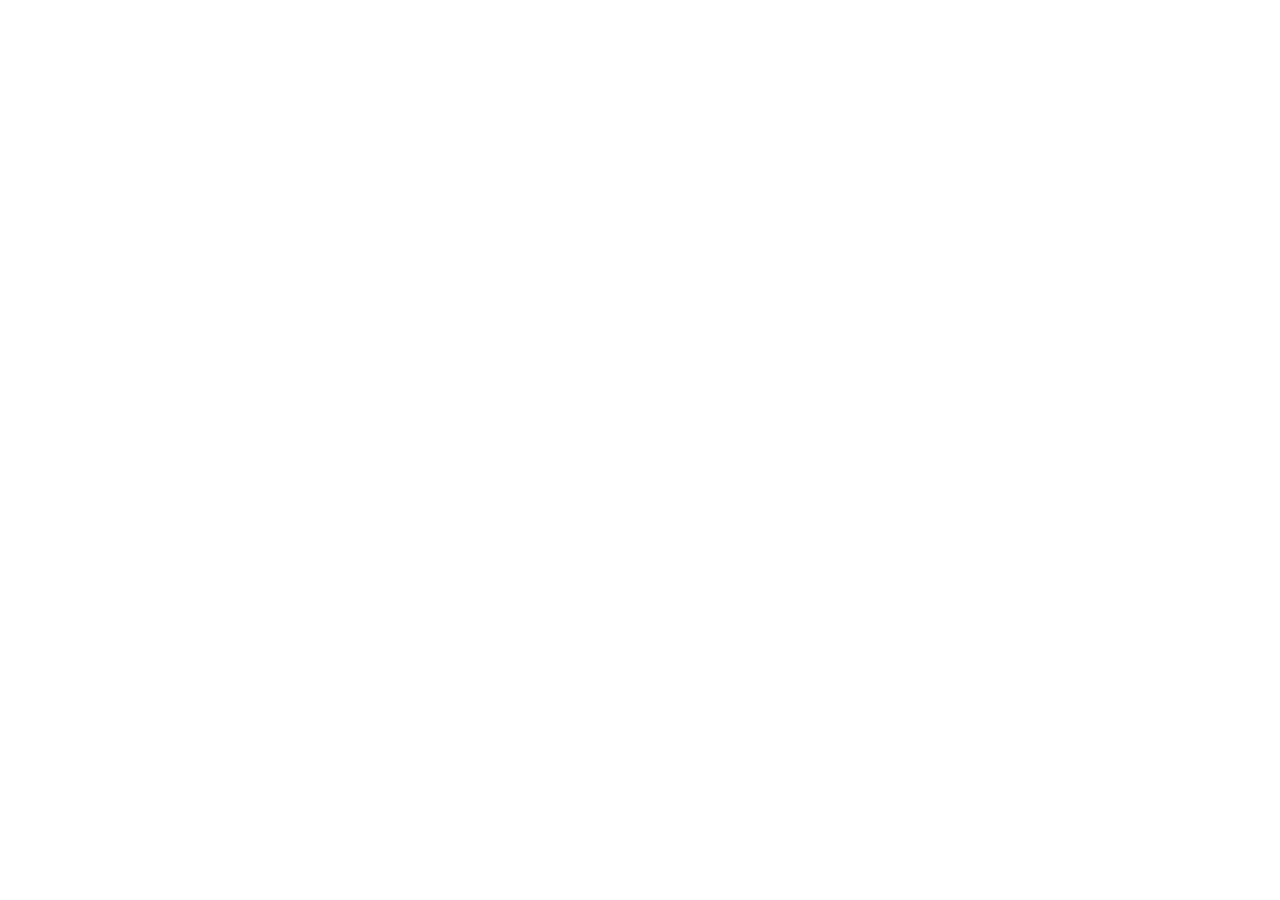
==== commit 7c48ea6f: "Moved to readmino.app: redirect to the new address (keeps the #route) Co-Authored-By: Claude Opus 5." ====
--- a/ogrenci/index.html
+++ b/ogrenci/index.html
@@ -1,26 +1,3 @@
-<!doctype html>
-<html lang="en"><head>
-<meta charset="utf-8"><meta name="viewport" content="width=device-width,initial-scale=1"><meta name="theme-color" content="#fcf6ea">
-<title>My reading room · Readmino</title><link rel="icon" href="../readmino_icon.png">
-<link rel="stylesheet" href="stil.css"></head>
-<body>
-<nav id="menu" aria-label="Student menu">
- <div class="marka"><a href="#ana" aria-label="Readmino home"><img src="../readmino_logo.webp" alt="Readmino"></a>
-  <button type="button" class="menuDugme" aria-controls="menu" aria-expanded="true" aria-label="Collapse menu"><svg viewBox="0 0 24 24" aria-hidden="true"><rect x="3" y="4" width="18" height="16" rx="3"/><path d="M9 4v16M15 10l-2 2 2 2"/></svg></button></div>
- <a href="#ana" title="Home"><img src="../mobil/assets/ikon/ev.png" alt=""><span>Home</span></a>
- <a href="#kitaplar" title="Books"><img src="../mobil/assets/ikon/kitaplar.png" alt=""><span>Books</span></a>
- <a href="#patika" title="My Trail"><img src="../mobil/assets/ikon/harita.png" alt=""><span>My Trail</span></a>
- <a href="#oyunlar" title="Game Cabinet"><img src="../mobil/assets/ikon/yapboz.png" alt=""><span>Game Cabinet</span></a>
- <a href="#profil" title="Profile"><img src="../mobil/assets/ikon/fidan.png" alt=""><span>Profile</span></a>
- <button type="button" class="cikis" data-cikis title="Log out"><svg viewBox="0 0 24 24" aria-hidden="true"><path d="M10 4H6a2 2 0 0 0-2 2v12a2 2 0 0 0 2 2h4M15 8l4 4-4 4M19 12H9"/></svg><span>Log out</span></button>
-</nav>
-<div id="ust">
- <a class="damlaRozet" href="#profil" title="Your drops today"><img src="../mobil/assets/ikon/damla.png" alt=""><b id="damlaSayi">0/3</b></a>
- <button type="button" class="zil" aria-haspopup="dialog" aria-expanded="false" aria-label="Notifications"><img src="../mobil/assets/ikon/zil.png" alt=""><i id="zilSayi" hidden></i></button>
- <section class="bildirimKutu" role="dialog" aria-label="Notifications" hidden></section>
-</div>
-<main id="ekran" tabindex="-1"></main>
-<div class="tost" role="status" aria-live="polite"></div>
-<script src="../mobil/kitaplar.js"></script><script src="../mobil/gunluk.js"></script><script src="veri/kitaplar_ek.js"></script><script src="veri/duraklar.js"></script><script src="veri/oyun_icerik.js"></script>
-<script src="js/fidan.js"></script><script src="js/oyunlar.js"></script><script src="js/uygulama.js"></script>
-</body></html>
+<!doctype html><html lang="en"><head><meta charset="utf-8"><title>Readmino</title><meta name="robots" content="noindex">
+<link rel="canonical" href="https://readmino.app/ogrenci/"><script>location.replace('https://readmino.app/ogrenci/' + location.hash);</script>
+<meta http-equiv="refresh" content="0; url=https://readmino.app/ogrenci/"></head><body><a href="https://readmino.app/ogrenci/">Readmino → https://readmino.app/ogrenci/</a></body></html>
